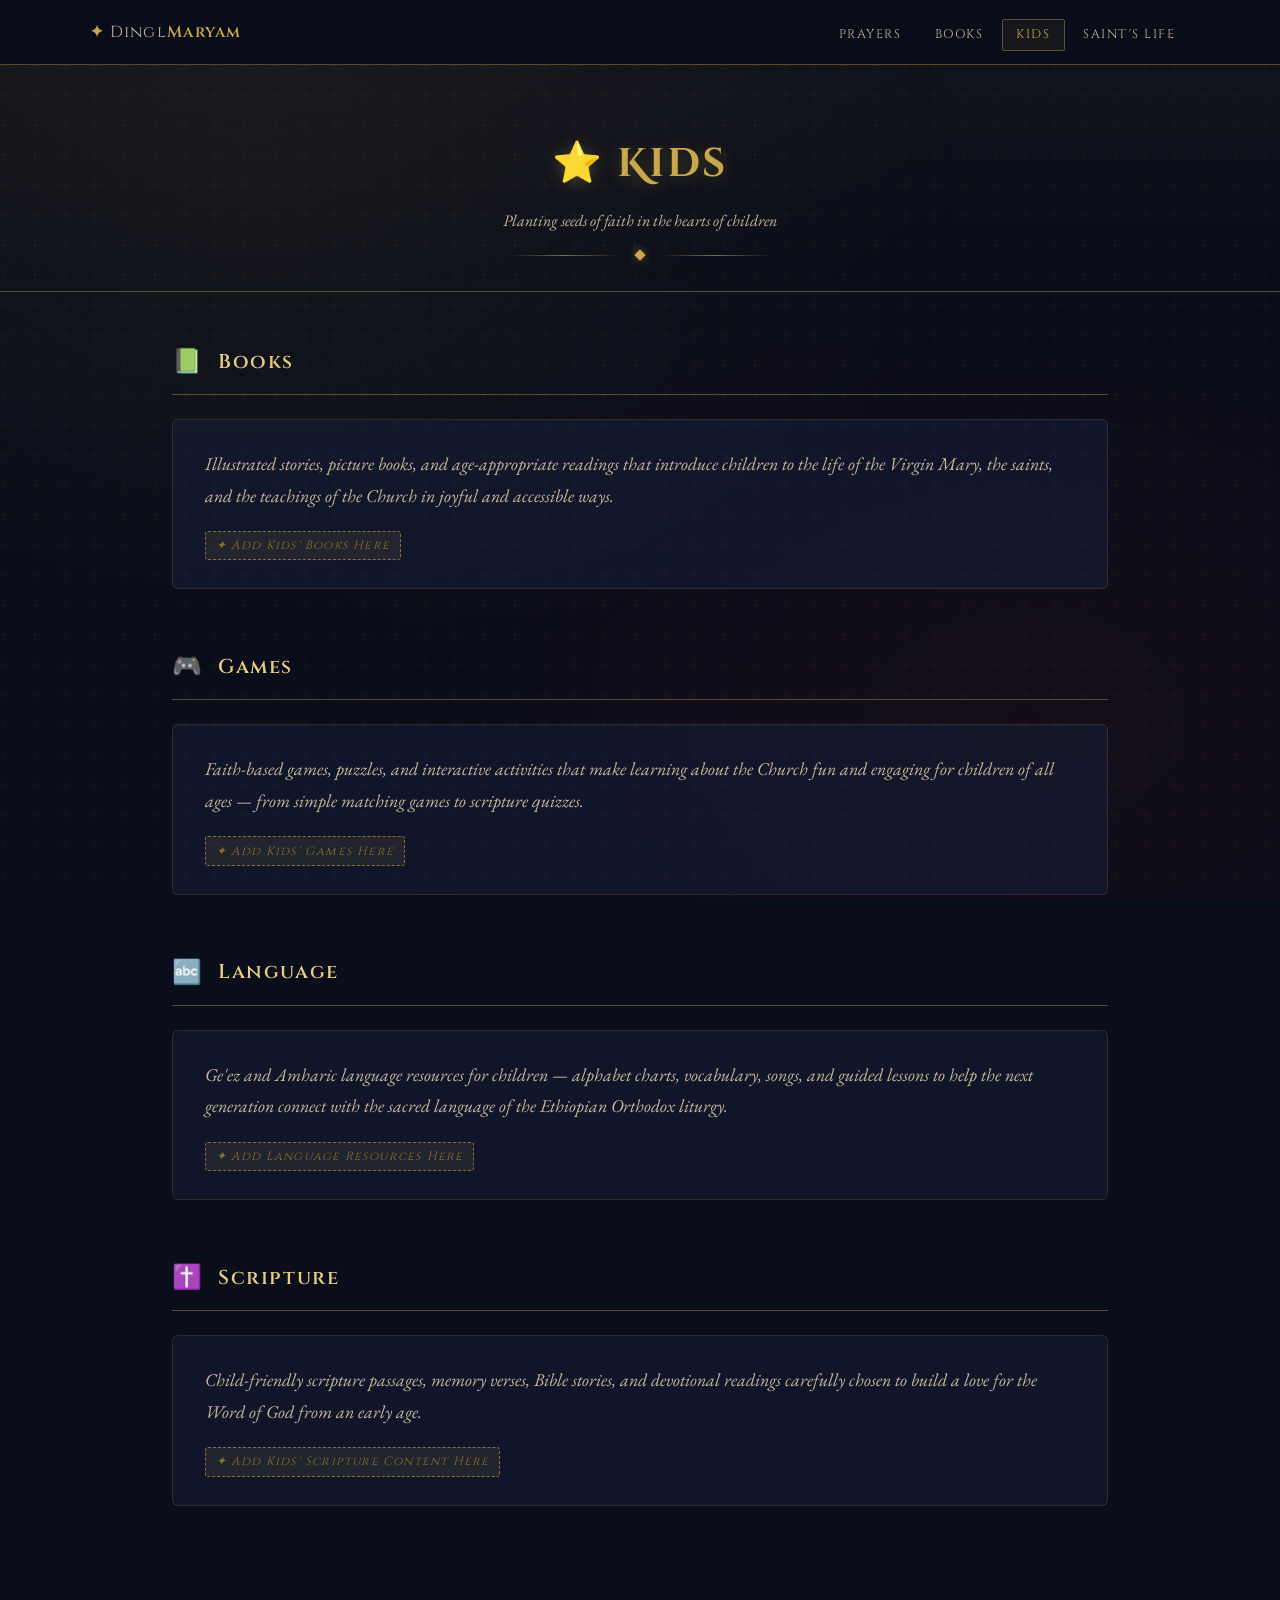
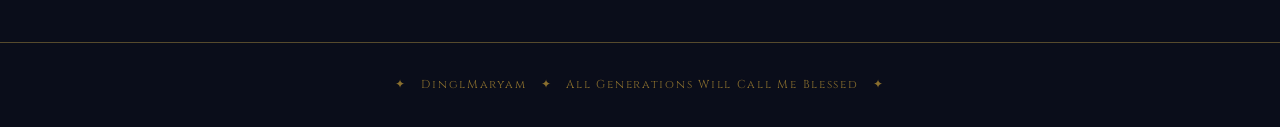
==== kids.html @ a102215e "Add files via upload" ====
<!DOCTYPE html>
<html lang="en">
<head>
  <meta charset="UTF-8" />
  <meta name="viewport" content="width=device-width, initial-scale=1.0" />
  <title>Kids — DinglMaryam</title>
  <link rel="stylesheet" href="styles.css" />
</head>
<body>

  <header>
    <nav>
      <a class="nav-brand" href="index.html">✦ <span>Dingl</span>Maryam</a>
      <ul>
        <li><a href="prayers.html">Prayers</a></li>
        <li><a href="books.html">Books</a></li>
        <li><a href="kids.html" class="active">Kids</a></li>
        <li><a href="saints-life.html">Saint's Life</a></li>
      </ul>
    </nav>
  </header>

  <div class="page-hero">
    <h1 class="page-title">⭐ Kids</h1>
    <p class="page-tagline">Planting seeds of faith in the hearts of children</p>
    <div class="ornament" style="max-width:260px; margin:1rem auto 0;">
      <div class="ornament-line"></div>
      <div class="ornament-diamond"></div>
      <div class="ornament-line"></div>
    </div>
  </div>

  <main class="page-body">

    <!-- BOOKS -->
    <div class="subsection">
      <div class="subsection-header">
        <span class="subsection-icon">📗</span>
        <h2 class="subsection-title">Books</h2>
      </div>
      <div class="subsection-content">
        <p>Illustrated stories, picture books, and age-appropriate readings that introduce children to the life of the Virgin Mary, the saints, and the teachings of the Church in joyful and accessible ways.</p>
        <span class="placeholder-tag">✦ Add Kids' Books Here</span>
      </div>
    </div>

    <!-- GAMES -->
    <div class="subsection">
      <div class="subsection-header">
        <span class="subsection-icon">🎮</span>
        <h2 class="subsection-title">Games</h2>
      </div>
      <div class="subsection-content">
        <p>Faith-based games, puzzles, and interactive activities that make learning about the Church fun and engaging for children of all ages — from simple matching games to scripture quizzes.</p>
        <span class="placeholder-tag">✦ Add Kids' Games Here</span>
      </div>
    </div>

    <!-- LANGUAGE -->
    <div class="subsection">
      <div class="subsection-header">
        <span class="subsection-icon">🔤</span>
        <h2 class="subsection-title">Language</h2>
      </div>
      <div class="subsection-content">
        <p>Ge'ez and Amharic language resources for children — alphabet charts, vocabulary, songs, and guided lessons to help the next generation connect with the sacred language of the Ethiopian Orthodox liturgy.</p>
        <span class="placeholder-tag">✦ Add Language Resources Here</span>
      </div>
    </div>

    <!-- SCRIPTURE -->
    <div class="subsection">
      <div class="subsection-header">
        <span class="subsection-icon">✝️</span>
        <h2 class="subsection-title">Scripture</h2>
      </div>
      <div class="subsection-content">
        <p>Child-friendly scripture passages, memory verses, Bible stories, and devotional readings carefully chosen to build a love for the Word of God from an early age.</p>
        <span class="placeholder-tag">✦ Add Kids' Scripture Content Here</span>
      </div>
    </div>

  </main>

  <footer>
    <p>✦ &nbsp; DinglMaryam &nbsp; ✦ &nbsp; All Generations Will Call Me Blessed &nbsp; ✦</p>
  </footer>

</body>
</html>
---- styles.css ----
@import url('https://fonts.googleapis.com/css2?family=Cinzel+Decorative:wght@400;700&family=Cinzel:wght@400;600;700&family=EB+Garamond:ital,wght@0,400;0,500;1,400;1,500&display=swap');

:root {
  --navy: #0a0d1a;
  --deep-blue: #0d1530;
  --mid-blue: #1a2545;
  --gold: #c9a84c;
  --gold-light: #e8cc82;
  --gold-dim: #8a6f2e;
  --cream: #f5ead8;
  --cream-dim: #c9b89a;
  --white: #fff8f0;
  --accent-red: #8b1a1a;
  --border-gold: rgba(201,168,76,0.4);
}

* { margin: 0; padding: 0; box-sizing: border-box; }

html { scroll-behavior: smooth; }

body {
  background-color: var(--navy);
  color: var(--cream);
  font-family: 'EB Garamond', Georgia, serif;
  font-size: 18px;
  line-height: 1.75;
  min-height: 100vh;
}

/* ─── BACKGROUND TEXTURE ─── */
body::before {
  content: '';
  position: fixed;
  inset: 0;
  background:
    radial-gradient(ellipse at 20% 20%, rgba(201,168,76,0.06) 0%, transparent 50%),
    radial-gradient(ellipse at 80% 80%, rgba(139,26,26,0.08) 0%, transparent 50%),
    url("data:image/svg+xml,%3Csvg width='60' height='60' viewBox='0 0 60 60' xmlns='http://www.w3.org/2000/svg'%3E%3Cg fill='none' fill-rule='evenodd'%3E%3Cg fill='%23c9a84c' fill-opacity='0.03'%3E%3Cpath d='M36 34v-4h-2v4h-4v2h4v4h2v-4h4v-2h-4zm0-30V0h-2v4h-4v2h4v4h2V6h4V4h-4zM6 34v-4H4v4H0v2h4v4h2v-4h4v-2H6zM6 4V0H4v4H0v2h4v4h2V6h4V4H6z'/%3E%3C/g%3E%3C/g%3E%3C/svg%3E");
  pointer-events: none;
  z-index: 0;
}

/* ─── HEADER / NAV ─── */
header {
  position: sticky;
  top: 0;
  z-index: 100;
  background: rgba(10,13,26,0.95);
  backdrop-filter: blur(12px);
  border-bottom: 1px solid var(--border-gold);
  padding: 0 2rem;
}

nav {
  max-width: 1100px;
  margin: 0 auto;
  display: flex;
  align-items: center;
  justify-content: space-between;
  height: 64px;
}

.nav-brand {
  font-family: 'Cinzel', serif;
  font-size: 1rem;
  font-weight: 600;
  color: var(--gold);
  text-decoration: none;
  letter-spacing: 0.08em;
}

.nav-brand span {
  color: var(--cream-dim);
  font-weight: 400;
}

nav ul {
  list-style: none;
  display: flex;
  gap: 0.25rem;
}

nav ul li a {
  font-family: 'Cinzel', serif;
  font-size: 0.78rem;
  letter-spacing: 0.12em;
  text-transform: uppercase;
  color: var(--cream-dim);
  text-decoration: none;
  padding: 0.4rem 0.85rem;
  border-radius: 2px;
  transition: color 0.2s, background 0.2s;
  border: 1px solid transparent;
}

nav ul li a:hover,
nav ul li a.active {
  color: var(--gold);
  border-color: var(--border-gold);
  background: rgba(201,168,76,0.07);
}

/* ─── HERO ─── */
.hero {
  position: relative;
  min-height: calc(100vh - 64px);
  display: flex;
  align-items: center;
  justify-content: center;
  text-align: center;
  overflow: hidden;
  z-index: 1;
}

.hero-orbs {
  position: absolute;
  inset: 0;
  pointer-events: none;
}

.hero-orbs::before {
  content: '';
  position: absolute;
  top: 10%; left: 50%;
  transform: translateX(-50%);
  width: 600px; height: 600px;
  background: radial-gradient(circle, rgba(201,168,76,0.1) 0%, transparent 70%);
  border-radius: 50%;
  animation: pulse 6s ease-in-out infinite;
}

@keyframes pulse {
  0%, 100% { opacity: 0.5; transform: translateX(-50%) scale(1); }
  50% { opacity: 1; transform: translateX(-50%) scale(1.08); }
}

.hero-content {
  position: relative;
  z-index: 2;
  max-width: 700px;
  padding: 3rem 2rem;
}

/* ─── ICON FRAME ─── */
.icon-frame {
  position: relative;
  width: 220px;
  height: 220px;
  margin: 0 auto 2.5rem;
}

.icon-frame::before,
.icon-frame::after {
  content: '';
  position: absolute;
  border: 1px solid var(--border-gold);
  border-radius: 50%;
}

.icon-frame::before {
  inset: -12px;
  animation: spin-slow 30s linear infinite;
  border-style: dashed;
  opacity: 0.4;
}

.icon-frame::after {
  inset: -22px;
  animation: spin-slow 50s linear infinite reverse;
  border-style: dotted;
  opacity: 0.25;
}

@keyframes spin-slow {
  from { transform: rotate(0deg); }
  to { transform: rotate(360deg); }
}

.icon-img {
  width: 220px;
  height: 220px;
  border-radius: 50%;
  object-fit: cover;
  border: 3px solid var(--gold);
  box-shadow:
    0 0 30px rgba(201,168,76,0.35),
    0 0 80px rgba(201,168,76,0.15),
    inset 0 0 20px rgba(0,0,0,0.5);
}

.icon-placeholder {
  width: 220px;
  height: 220px;
  border-radius: 50%;
  border: 3px solid var(--gold);
  background: var(--mid-blue);
  display: flex;
  align-items: center;
  justify-content: center;
  font-size: 5rem;
  box-shadow: 0 0 40px rgba(201,168,76,0.3);
}

/* ─── HERO TEXT ─── */
.site-title {
  font-family: 'Cinzel Decorative', serif;
  font-size: clamp(1.8rem, 5vw, 3rem);
  font-weight: 700;
  color: var(--gold);
  letter-spacing: 0.04em;
  line-height: 1.2;
  text-shadow: 0 2px 20px rgba(201,168,76,0.4);
  margin-bottom: 0.5rem;
}

.site-subtitle {
  font-family: 'Cinzel', serif;
  font-size: 0.85rem;
  letter-spacing: 0.2em;
  color: var(--cream-dim);
  text-transform: uppercase;
  margin-bottom: 2.5rem;
}

/* ─── ORNAMENTAL DIVIDER ─── */
.ornament {
  display: flex;
  align-items: center;
  gap: 1rem;
  margin: 1.5rem auto;
  max-width: 380px;
}

.ornament-line {
  flex: 1;
  height: 1px;
  background: linear-gradient(to right, transparent, var(--gold-dim), transparent);
}

.ornament-diamond {
  width: 8px; height: 8px;
  background: var(--gold);
  transform: rotate(45deg);
  flex-shrink: 0;
  box-shadow: 0 0 8px rgba(201,168,76,0.5);
}

/* ─── SCRIPTURE ─── */
.scripture-block {
  background: rgba(201,168,76,0.06);
  border: 1px solid var(--border-gold);
  border-radius: 4px;
  padding: 1.5rem 2rem;
  margin: 0 auto;
  max-width: 560px;
  position: relative;
}

.scripture-block::before,
.scripture-block::after {
  content: '✦';
  position: absolute;
  font-size: 0.6rem;
  color: var(--gold);
  opacity: 0.6;
}

.scripture-block::before { top: 0.5rem; left: 0.75rem; }
.scripture-block::after { bottom: 0.5rem; right: 0.75rem; }

.scripture-text {
  font-style: italic;
  font-size: 1.2rem;
  color: var(--cream);
  line-height: 1.7;
}

.scripture-ref {
  display: block;
  margin-top: 0.75rem;
  font-family: 'Cinzel', serif;
  font-size: 0.78rem;
  letter-spacing: 0.15em;
  color: var(--gold);
  text-align: right;
}

/* ─── NAV CARDS (landing) ─── */
.cards-section {
  position: relative;
  z-index: 1;
  max-width: 1000px;
  margin: 0 auto;
  padding: 4rem 2rem 6rem;
}

.section-heading {
  font-family: 'Cinzel', serif;
  font-size: 0.8rem;
  letter-spacing: 0.25em;
  text-transform: uppercase;
  color: var(--gold-dim);
  text-align: center;
  margin-bottom: 2.5rem;
}

.cards-grid {
  display: grid;
  grid-template-columns: repeat(auto-fit, minmax(200px, 1fr));
  gap: 1.5rem;
}

.nav-card {
  background: rgba(26,37,69,0.6);
  border: 1px solid var(--border-gold);
  border-radius: 6px;
  padding: 2rem 1.5rem;
  text-align: center;
  text-decoration: none;
  color: inherit;
  transition: transform 0.3s, box-shadow 0.3s, background 0.3s;
  display: block;
}

.nav-card:hover {
  transform: translateY(-4px);
  background: rgba(26,37,69,0.9);
  box-shadow: 0 8px 32px rgba(201,168,76,0.2);
}

.nav-card-icon {
  font-size: 2.5rem;
  display: block;
  margin-bottom: 1rem;
  filter: drop-shadow(0 2px 8px rgba(201,168,76,0.3));
}

.nav-card-title {
  font-family: 'Cinzel', serif;
  font-size: 1rem;
  font-weight: 600;
  color: var(--gold);
  letter-spacing: 0.06em;
  display: block;
  margin-bottom: 0.5rem;
}

.nav-card-desc {
  font-size: 0.85rem;
  color: var(--cream-dim);
  font-style: italic;
}

/* ─── INNER PAGES ─── */
.page-hero {
  position: relative;
  z-index: 1;
  text-align: center;
  padding: 4rem 2rem 2rem;
  border-bottom: 1px solid var(--border-gold);
  background: linear-gradient(to bottom, rgba(201,168,76,0.04), transparent);
}

.page-title {
  font-family: 'Cinzel Decorative', serif;
  font-size: clamp(1.5rem, 4vw, 2.5rem);
  color: var(--gold);
  letter-spacing: 0.06em;
  margin-bottom: 0.5rem;
  text-shadow: 0 2px 16px rgba(201,168,76,0.3);
}

.page-tagline {
  font-style: italic;
  color: var(--cream-dim);
  font-size: 1rem;
}

.page-body {
  position: relative;
  z-index: 1;
  max-width: 1000px;
  margin: 0 auto;
  padding: 3rem 2rem 5rem;
}

/* ─── SUBSECTIONS ─── */
.subsection {
  margin-bottom: 3.5rem;
}

.subsection-header {
  display: flex;
  align-items: center;
  gap: 1rem;
  margin-bottom: 1.5rem;
  padding-bottom: 0.75rem;
  border-bottom: 1px solid var(--border-gold);
}

.subsection-icon {
  font-size: 1.5rem;
  flex-shrink: 0;
}

.subsection-title {
  font-family: 'Cinzel', serif;
  font-size: 1.25rem;
  font-weight: 600;
  color: var(--gold-light);
  letter-spacing: 0.08em;
}

.subsection-content {
  background: rgba(26,37,69,0.4);
  border: 1px solid rgba(201,168,76,0.15);
  border-radius: 6px;
  padding: 1.75rem 2rem;
  color: var(--cream);
  font-style: italic;
}

.subsection-content p {
  margin-bottom: 0.75rem;
  color: var(--cream-dim);
}

.subsection-content p:last-child { margin-bottom: 0; }

.placeholder-tag {
  display: inline-block;
  background: rgba(201,168,76,0.1);
  border: 1px dashed var(--gold-dim);
  border-radius: 3px;
  padding: 0.2rem 0.6rem;
  font-family: 'Cinzel', serif;
  font-size: 0.75rem;
  color: var(--gold-dim);
  letter-spacing: 0.1em;
  margin-top: 0.5rem;
}

/* ─── FOOTER ─── */
footer {
  position: relative;
  z-index: 1;
  text-align: center;
  padding: 2rem;
  border-top: 1px solid var(--border-gold);
  font-family: 'Cinzel', serif;
  font-size: 0.72rem;
  letter-spacing: 0.15em;
  color: var(--gold-dim);
}

/* ─── MOBILE ─── */
@media (max-width: 680px) {
  nav ul { gap: 0; }
  nav ul li a { padding: 0.35rem 0.55rem; font-size: 0.7rem; }
  .nav-brand { font-size: 0.85rem; }
  .hero-content { padding: 2rem 1rem; }
  .icon-frame { width: 160px; height: 160px; }
  .icon-img, .icon-placeholder { width: 160px; height: 160px; }
  .scripture-text { font-size: 1rem; }
}
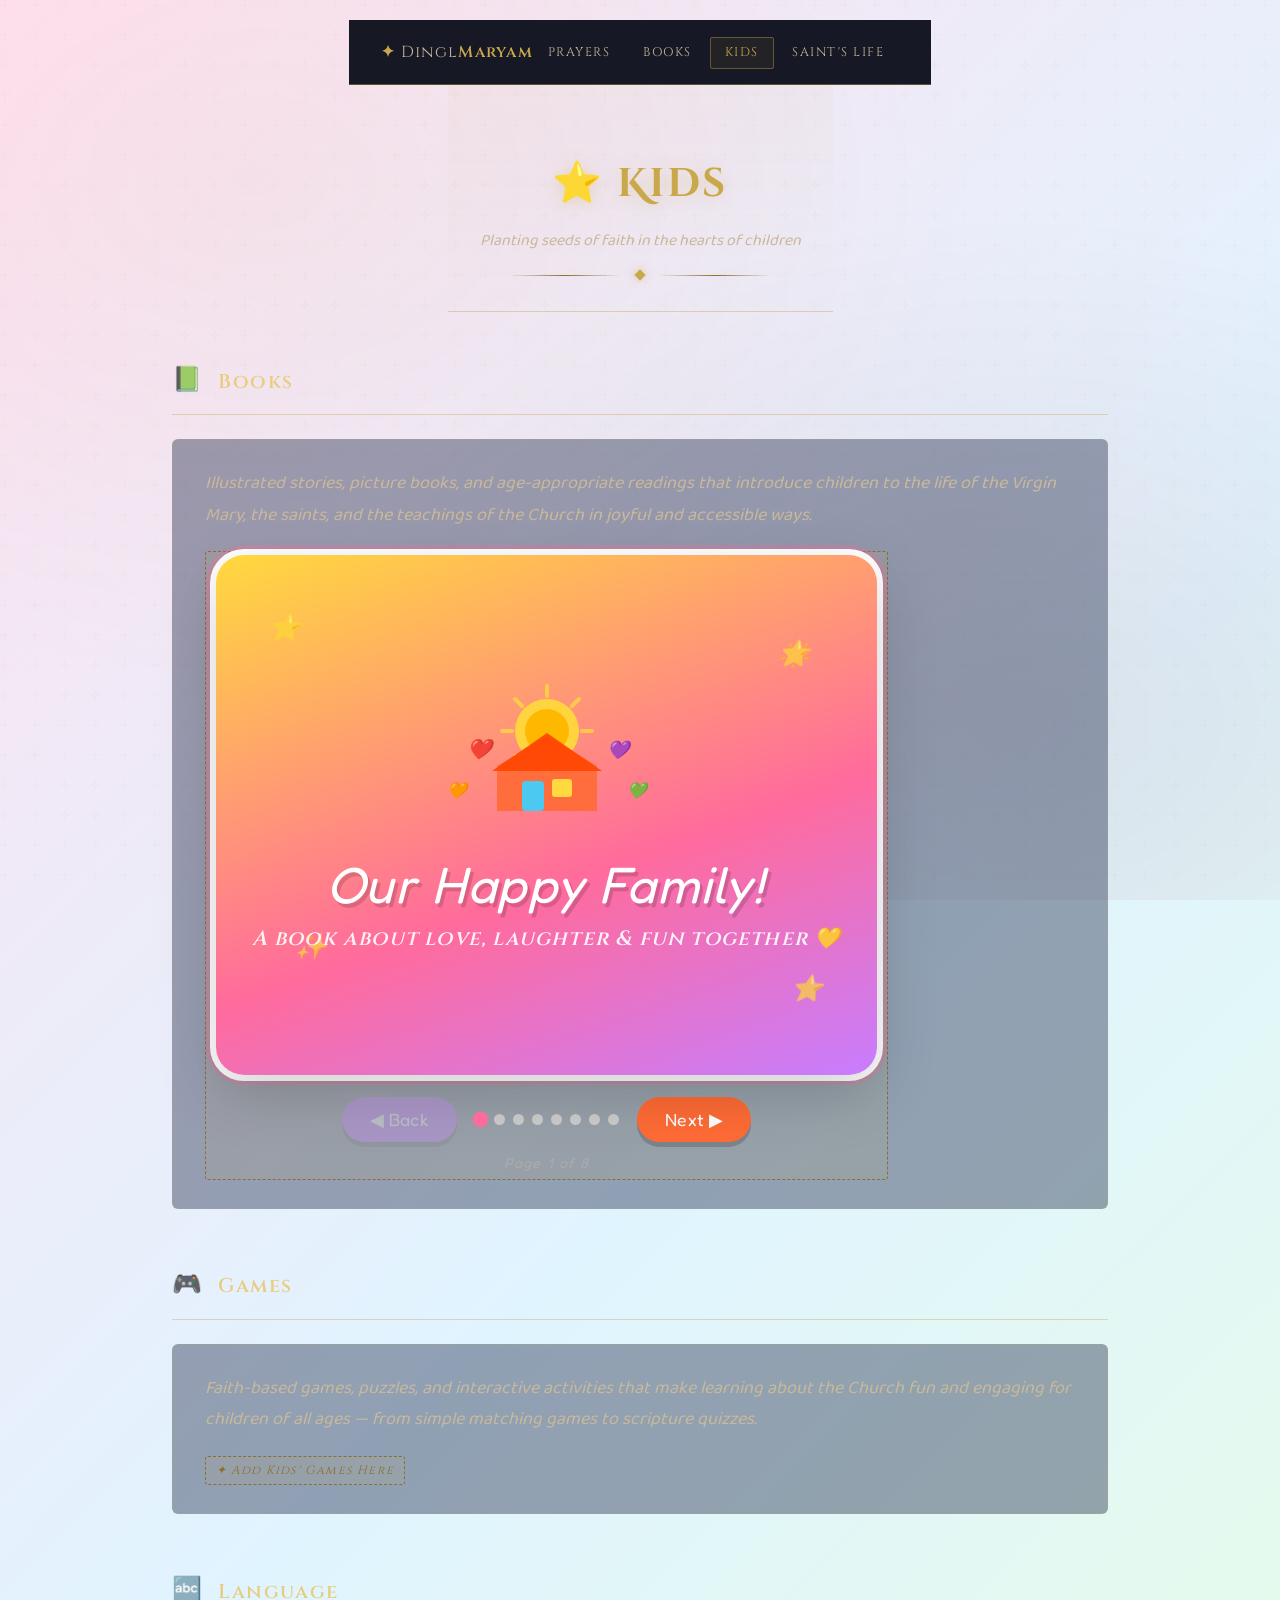
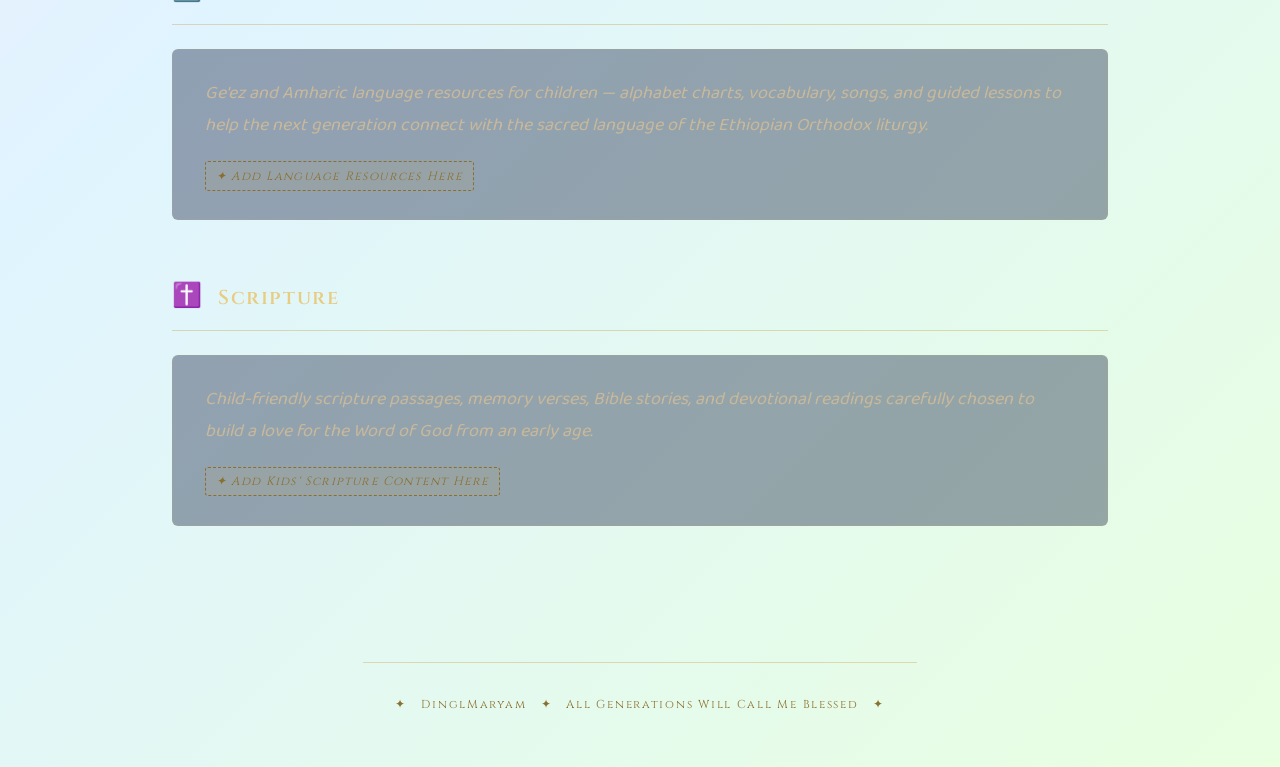
==== commit e0b86a85: "kids.html" ====
--- a/kids.html
+++ b/kids.html
@@ -40,7 +40,665 @@
       </div>
       <div class="subsection-content">
         <p>Illustrated stories, picture books, and age-appropriate readings that introduce children to the life of the Virgin Mary, the saints, and the teachings of the Church in joyful and accessible ways.</p>
-        <span class="placeholder-tag">✦ Add Kids' Books Here</span>
+        <span class="placeholder-tag"><!DOCTYPE html>
+<html lang="en">
+<head>
+<meta charset="UTF-8">
+<meta name="viewport" content="width=device-width, initial-scale=1.0">
+<title>Our Happy Family!</title>
+<link href="https://fonts.googleapis.com/css2?family=Baloo+2:wght@400;600;800&family=Fredoka+One&display=swap" rel="stylesheet">
+<style>
+  :root {
+    --yellow: #FFD93D;
+    --orange: #FF6B35;
+    --pink: #FF6B9D;
+    --purple: #C77DFF;
+    --blue: #4CC9F0;
+    --green: #6BCB77;
+    --red: #FF595E;
+    --light-yellow: #FFF5CC;
+  }
+
+  * { margin: 0; padding: 0; box-sizing: border-box; }
+
+  body {
+    background: linear-gradient(135deg, #FFE0F0 0%, #E0F4FF 50%, #E8FFE0 100%);
+    min-height: 100vh;
+    display: flex;
+    flex-direction: column;
+    align-items: center;
+    justify-content: center;
+    font-family: 'Baloo 2', cursive;
+    padding: 20px;
+    overflow-x: hidden;
+  }
+
+  .book-wrapper {
+    position: relative;
+    width: 100%;
+    max-width: 700px;
+  }
+
+  .book {
+    background: white;
+    border-radius: 28px;
+    box-shadow:
+      0 20px 60px rgba(0,0,0,0.18),
+      0 0 0 6px white,
+      0 0 0 10px rgba(255,107,157,0.3);
+    overflow: hidden;
+    position: relative;
+    min-height: 520px;
+  }
+
+  .page {
+    display: none;
+    width: 100%;
+    min-height: 520px;
+    flex-direction: column;
+    align-items: center;
+    justify-content: center;
+    padding: 30px 36px;
+    position: relative;
+    animation: pageFlip 0.4s ease;
+  }
+
+  .page.active { display: flex; }
+
+  @keyframes pageFlip {
+    from { opacity: 0; transform: scale(0.96); }
+    to { opacity: 1; transform: scale(1); }
+  }
+
+  /* ── Page backgrounds ── */
+  .page-cover   { background: linear-gradient(160deg, #FFD93D 0%, #FF6B9D 60%, #C77DFF 100%); }
+  .page-1  { background: linear-gradient(160deg, #E0F4FF 0%, #B5E8FF 100%); }
+  .page-2  { background: linear-gradient(160deg, #FFF0E0 0%, #FFD6A5 100%); }
+  .page-3  { background: linear-gradient(160deg, #E8FFE8 0%, #B5F5B5 100%); }
+  .page-4  { background: linear-gradient(160deg, #F5E0FF 0%, #DDB5FF 100%); }
+  .page-5  { background: linear-gradient(160deg, #E0F8FF 0%, #A8E6F0 100%); }
+  .page-6  { background: linear-gradient(160deg, #FFF0F5 0%, #FFB5CC 100%); }
+  .page-last{ background: linear-gradient(160deg, #FFFBE0 0%, #FFD93D 100%); }
+
+  /* ── Title text ── */
+  .title-big {
+    font-family: 'Fredoka One', cursive;
+    font-size: clamp(2rem, 7vw, 3.2rem);
+    line-height: 1.15;
+    text-align: center;
+    color: white;
+    text-shadow: 3px 4px 0 rgba(0,0,0,0.15);
+    margin-bottom: 8px;
+    z-index: 2;
+  }
+
+  .subtitle {
+    font-size: clamp(1rem, 3.5vw, 1.3rem);
+    color: rgba(255,255,255,0.9);
+    text-align: center;
+    font-weight: 600;
+    z-index: 2;
+    margin-bottom: 6px;
+  }
+
+  .page-text {
+    font-family: 'Fredoka One', cursive;
+    font-size: clamp(1.3rem, 4.5vw, 1.85rem);
+    text-align: center;
+    line-height: 1.45;
+    z-index: 2;
+    max-width: 90%;
+    margin-bottom: 12px;
+  }
+
+  .page-subtext {
+    font-size: clamp(0.95rem, 2.8vw, 1.15rem);
+    text-align: center;
+    font-weight: 600;
+    z-index: 2;
+    max-width: 85%;
+    opacity: 0.85;
+  }
+
+  .illustration { z-index: 2; margin: 14px 0; }
+
+  /* Decorative dots / stars */
+  .deco {
+    position: absolute;
+    border-radius: 50%;
+    opacity: 0.25;
+    animation: float 4s ease-in-out infinite;
+  }
+  @keyframes float {
+    0%,100% { transform: translateY(0); }
+    50% { transform: translateY(-12px); }
+  }
+
+  /* ── Navigation ── */
+  .nav {
+    display: flex;
+    align-items: center;
+    justify-content: center;
+    gap: 18px;
+    margin-top: 22px;
+  }
+
+  .btn {
+    font-family: 'Fredoka One', cursive;
+    font-size: 1.1rem;
+    border: none;
+    border-radius: 50px;
+    padding: 12px 28px;
+    cursor: pointer;
+    transition: transform 0.15s, box-shadow 0.15s;
+    box-shadow: 0 5px 0 rgba(0,0,0,0.18);
+    letter-spacing: 0.02em;
+  }
+
+  .btn:active { transform: translateY(3px); box-shadow: 0 2px 0 rgba(0,0,0,0.18); }
+  .btn:hover  { transform: translateY(-2px); box-shadow: 0 8px 0 rgba(0,0,0,0.15); }
+
+  .btn-prev { background: var(--purple); color: white; }
+  .btn-next { background: var(--orange); color: white; }
+  .btn-next:disabled, .btn-prev:disabled { opacity: 0.3; cursor: default; transform: none; }
+
+  .page-dots {
+    display: flex; gap: 8px; align-items: center;
+  }
+  .dot {
+    width: 11px; height: 11px;
+    border-radius: 50%;
+    background: #ccc;
+    transition: background 0.3s, transform 0.3s;
+    cursor: pointer;
+  }
+  .dot.active { background: var(--pink); transform: scale(1.4); }
+
+  .page-num {
+    font-family: 'Fredoka One', cursive;
+    font-size: 0.9rem;
+    color: #aaa;
+    margin-top: 8px;
+    text-align: center;
+  }
+
+  /* Stars scattered on cover */
+  .star { position: absolute; font-size: 1.6rem; animation: spin 6s linear infinite; opacity: 0.7; }
+  @keyframes spin { from{transform:rotate(0deg)} to{transform:rotate(360deg)} }
+</style>
+</head>
+<body>
+
+<div class="book-wrapper">
+  <div class="book" id="book">
+
+    <!-- ══ COVER ══ -->
+    <div class="page page-cover active" id="page-0">
+      <div class="star" style="top:10%;left:8%;animation-duration:7s">⭐</div>
+      <div class="star" style="top:15%;right:10%;animation-duration:5s">🌟</div>
+      <div class="star" style="bottom:20%;left:12%;animation-duration:9s">✨</div>
+      <div class="star" style="bottom:12%;right:8%;animation-duration:6s">⭐</div>
+
+      <svg class="illustration" width="220" height="160" viewBox="0 0 220 160">
+        <!-- Sun -->
+        <circle cx="110" cy="50" r="32" fill="#FFD93D" opacity="0.95"/>
+        <circle cx="110" cy="50" r="22" fill="#FFB800"/>
+        <!-- Sun rays -->
+        <g stroke="#FFD93D" stroke-width="4" stroke-linecap="round" opacity="0.8">
+          <line x1="110" y1="5" x2="110" y2="15"/>
+          <line x1="110" y1="85" x2="110" y2="95"/>
+          <line x1="65" y1="50" x2="75" y2="50"/>
+          <line x1="145" y1="50" x2="155" y2="50"/>
+          <line x1="78" y1="18" x2="85" y2="25"/>
+          <line x1="135" y1="75" x2="142" y2="82"/>
+          <line x1="142" y1="18" x2="135" y2="25"/>
+          <line x1="78" y1="75" x2="85" y2="82"/>
+        </g>
+        <!-- House -->
+        <polygon points="60,130 60,85 110,55 160,85 160,130" fill="#FF6B35" opacity="0.9"/>
+        <polygon points="55,90 110,52 165,90" fill="#FF4500" opacity="0.9"/>
+        <rect x="85" y="100" width="22" height="30" rx="4" fill="#4CC9F0"/>
+        <rect x="115" y="98" width="20" height="18" rx="3" fill="#FFD93D"/>
+        <!-- Hearts floating -->
+        <text x="30" y="75" font-size="20" fill="#FF6B9D">❤️</text>
+        <text x="170" y="75" font-size="18" fill="#C77DFF">💜</text>
+        <text x="10" y="115" font-size="16" fill="#FF6B35">🧡</text>
+        <text x="190" y="115" font-size="16" fill="#6BCB77">💚</text>
+      </svg>
+
+      <div class="title-big">Our Happy Family!</div>
+      <div class="subtitle">A book about love, laughter &amp; fun together 💛</div>
+    </div>
+
+    <!-- ══ PAGE 1 ══ -->
+    <div class="page page-1" id="page-1">
+      <div class="deco" style="width:80px;height:80px;background:#4CC9F0;top:-20px;right:-20px;"></div>
+      <div class="deco" style="width:50px;height:50px;background:#FF6B9D;bottom:30px;left:10px;animation-delay:1s"></div>
+
+      <div class="page-text" style="color:#1a6fa8;">A family is people who love each other! 💕</div>
+
+      <svg class="illustration" width="300" height="190" viewBox="0 0 300 190">
+        <!-- Ground -->
+        <ellipse cx="150" cy="185" rx="140" ry="12" fill="#B5E8B5" opacity="0.5"/>
+
+        <!-- Dad -->
+        <circle cx="70" cy="55" r="26" fill="#FFDAB5"/>
+        <rect x="44" y="80" width="52" height="68" rx="12" fill="#4CC9F0"/>
+        <!-- dad hair -->
+        <path d="M44 50 Q70 25 96 50" fill="#5C3A1E" opacity="0.8"/>
+        <!-- dad eyes -->
+        <circle cx="60" cy="52" r="5" fill="white"/><circle cx="60" cy="52" r="3" fill="#333"/>
+        <circle cx="80" cy="52" r="5" fill="white"/><circle cx="80" cy="52" r="3" fill="#333"/>
+        <path d="M58 66 Q70 74 82 66" stroke="#FF7043" stroke-width="3" fill="none" stroke-linecap="round"/>
+        <!-- dad arms -->
+        <line x1="44" y1="100" x2="22" y2="125" stroke="#FFDAB5" stroke-width="12" stroke-linecap="round"/>
+        <line x1="96" y1="100" x2="118" y2="125" stroke="#FFDAB5" stroke-width="12" stroke-linecap="round"/>
+
+        <!-- Mom -->
+        <circle cx="230" cy="55" r="26" fill="#FFD0C0"/>
+        <rect x="204" y="80" width="52" height="68" rx="12" fill="#FF6B9D"/>
+        <!-- mom hair -->
+        <path d="M204 45 Q230 18 256 45 L258 70 Q230 85 202 70Z" fill="#8B4513" opacity="0.75"/>
+        <!-- mom eyes -->
+        <circle cx="220" cy="52" r="5" fill="white"/><circle cx="220" cy="52" r="3" fill="#333"/>
+        <circle cx="240" cy="52" r="5" fill="white"/><circle cx="240" cy="52" r="3" fill="#333"/>
+        <path d="M218 66 Q230 74 242 66" stroke="#FF7043" stroke-width="3" fill="none" stroke-linecap="round"/>
+        <!-- mom arms -->
+        <line x1="204" y1="100" x2="182" y2="125" stroke="#FFD0C0" stroke-width="12" stroke-linecap="round"/>
+        <line x1="256" y1="100" x2="278" y2="125" stroke="#FFD0C0" stroke-width="12" stroke-linecap="round"/>
+
+        <!-- Kid in middle -->
+        <circle cx="150" cy="80" r="22" fill="#FFEAA0"/>
+        <rect x="128" y="102" width="44" height="56" rx="10" fill="#6BCB77"/>
+        <!-- kid hair -->
+        <path d="M128 70 Q150 48 172 70" fill="#4a2f0d" opacity="0.75"/>
+        <!-- kid eyes -->
+        <circle cx="141" cy="77" r="5" fill="white"/><circle cx="141" cy="77" r="3" fill="#333"/>
+        <circle cx="159" cy="77" r="5" fill="white"/><circle cx="159" cy="77" r="3" fill="#333"/>
+        <path d="M139 91 Q150 99 161 91" stroke="#FF7043" stroke-width="3" fill="none" stroke-linecap="round"/>
+        <!-- arms holding hands -->
+        <line x1="128" y1="118" x2="96" y2="130" stroke="#FFEAA0" stroke-width="10" stroke-linecap="round"/>
+        <line x1="172" y1="118" x2="182" y2="130" stroke="#FFEAA0" stroke-width="10" stroke-linecap="round"/>
+
+        <!-- Hearts -->
+        <text x="108" y="135" font-size="18" fill="#FF6B9D">❤️</text>
+        <text x="168" y="135" font-size="18" fill="#FF6B9D">❤️</text>
+      </svg>
+
+      <div class="page-subtext" style="color:#2a8fd4;">Moms, dads, brothers, sisters, grandmas, grandpas — everyone who makes you feel warm inside! 🤗</div>
+    </div>
+
+    <!-- ══ PAGE 2 ══ -->
+    <div class="page page-2" id="page-2">
+      <div class="deco" style="width:70px;height:70px;background:#FF6B35;top:-10px;left:-10px;animation-delay:0.5s"></div>
+      <div class="deco" style="width:55px;height:55px;background:#FFD93D;bottom:20px;right:10px;animation-delay:2s"></div>
+
+      <div class="page-text" style="color:#c04d00;">We play together! 🎮🎨⚽</div>
+
+      <svg class="illustration" width="300" height="195" viewBox="0 0 300 195">
+        <!-- Ground -->
+        <ellipse cx="150" cy="190" rx="145" ry="12" fill="#90EE90" opacity="0.5"/>
+
+        <!-- Ball -->
+        <circle cx="150" cy="155" r="22" fill="white" stroke="#333" stroke-width="2"/>
+        <path d="M138 145 Q150 138 162 145 Q168 155 162 165 Q150 172 138 165 Q132 155 138 145" fill="#333" opacity="0.15"/>
+
+        <!-- Child 1 kicking -->
+        <circle cx="75" cy="80" r="24" fill="#FFEAA0"/>
+        <rect x="54" y="103" width="42" height="55" rx="10" fill="#FF6B35"/>
+        <path d="M53 75 Q75 50 97 75" fill="#5C3A1E" opacity="0.7"/>
+        <circle cx="66" cy="77" r="5" fill="white"/><circle cx="66" cy="77" r="3" fill="#222"/>
+        <circle cx="84" cy="77" r="5" fill="white"/><circle cx="84" cy="77" r="3" fill="#222"/>
+        <path d="M64 91 Q75 99 86 91" stroke="#FF7043" stroke-width="3" fill="none" stroke-linecap="round"/>
+        <!-- leg kicking -->
+        <line x1="54" y1="145" x2="32" y2="170" stroke="#FFEAA0" stroke-width="11" stroke-linecap="round"/>
+        <line x1="96" y1="145" x2="118" y2="160" stroke="#FFEAA0" stroke-width="11" stroke-linecap="round"/>
+        <!-- arm up -->
+        <line x1="54" y1="115" x2="30" y2="100" stroke="#FFEAA0" stroke-width="11" stroke-linecap="round"/>
+        <line x1="96" y1="115" x2="120" y2="100" stroke="#FFEAA0" stroke-width="11" stroke-linecap="round"/>
+
+        <!-- Child 2 -->
+        <circle cx="225" cy="80" r="24" fill="#FFD0C0"/>
+        <rect x="204" y="103" width="42" height="55" rx="10" fill="#C77DFF"/>
+        <path d="M204 70 Q225 44 246 70 L248 90 Q225 105 202 90Z" fill="#8B4513" opacity="0.7"/>
+        <circle cx="216" cy="77" r="5" fill="white"/><circle cx="216" cy="77" r="3" fill="#222"/>
+        <circle cx="234" cy="77" r="5" fill="white"/><circle cx="234" cy="77" r="3" fill="#222"/>
+        <path d="M214 91 Q225 99 236 91" stroke="#FF7043" stroke-width="3" fill="none" stroke-linecap="round"/>
+        <line x1="204" y1="145" x2="182" y2="168" stroke="#FFD0C0" stroke-width="11" stroke-linecap="round"/>
+        <line x1="246" y1="145" x2="268" y2="162" stroke="#FFD0C0" stroke-width="11" stroke-linecap="round"/>
+        <line x1="204" y1="115" x2="178" y2="100" stroke="#FFD0C0" stroke-width="11" stroke-linecap="round"/>
+        <line x1="246" y1="115" x2="272" y2="100" stroke="#FFD0C0" stroke-width="11" stroke-linecap="round"/>
+
+        <!-- Stars of joy -->
+        <text x="10" y="60" font-size="22">⭐</text>
+        <text x="268" y="55" font-size="20">🌟</text>
+        <text x="135" y="30" font-size="18">✨</text>
+      </svg>
+
+      <div class="page-subtext" style="color:#b34000;">Playing games with family is so much fun! Tag, soccer, board games — let's play ALL day! 😄</div>
+    </div>
+
+    <!-- ══ PAGE 3 ══ -->
+    <div class="page page-3" id="page-3">
+      <div class="deco" style="width:65px;height:65px;background:#6BCB77;top:-10px;right:30px;animation-delay:0.8s"></div>
+      <div class="deco" style="width:45px;height:45px;background:#FF6B9D;bottom:25px;left:20px;animation-delay:1.5s"></div>
+
+      <div class="page-text" style="color:#1a7a2a;">We eat together! 🍕🥗🍰</div>
+
+      <svg class="illustration" width="300" height="195" viewBox="0 0 300 195">
+        <!-- Table -->
+        <rect x="40" y="130" width="220" height="18" rx="9" fill="#8B6914"/>
+        <rect x="55" y="148" width="14" height="40" rx="6" fill="#6B4F10"/>
+        <rect x="231" y="148" width="14" height="40" rx="6" fill="#6B4F10"/>
+
+        <!-- Plates & food -->
+        <ellipse cx="100" cy="128" rx="32" ry="10" fill="#f0f0f0" stroke="#ddd" stroke-width="2"/>
+        <!-- pizza slice -->
+        <polygon points="100,105 80,128 120,128" fill="#FF6B35"/>
+        <circle cx="92" cy="120" r="3" fill="#c0392b"/>
+        <circle cx="105" cy="116" r="3" fill="#c0392b"/>
+        <circle cx="100" cy="124" r="2.5" fill="#27ae60"/>
+
+        <ellipse cx="200" cy="128" rx="32" ry="10" fill="#f0f0f0" stroke="#ddd" stroke-width="2"/>
+        <!-- cake slice -->
+        <rect x="182" y="108" width="36" height="20" rx="4" fill="#FF6B9D"/>
+        <rect x="182" y="105" width="36" height="6" rx="3" fill="#FFD93D"/>
+        <circle cx="200" cy="100" r="4" fill="#FF6B35"/>
+        <rect x="199" y="92" width="2" height="10" fill="#FF6B9D"/>
+
+        <!-- Cup -->
+        <rect x="143" y="108" width="14" height="22" rx="5" fill="#4CC9F0"/>
+        <ellipse cx="150" cy="108" rx="7" ry="3" fill="#87DDFF"/>
+
+        <!-- Family members at table -->
+        <!-- Dad left -->
+        <circle cx="62" cy="85" r="20" fill="#FFDAB5"/>
+        <path d="M43 80 Q62 58 81 80" fill="#5C3A1E" opacity="0.7"/>
+        <circle cx="54" cy="83" r="4" fill="white"/><circle cx="54" cy="83" r="2.5" fill="#222"/>
+        <circle cx="70" cy="83" r="4" fill="white"/><circle cx="70" cy="83" r="2.5" fill="#222"/>
+        <path d="M52 95 Q62 102 72 95" stroke="#FF7043" stroke-width="2.5" fill="none" stroke-linecap="round"/>
+        <line x1="42" y1="104" x2="30" y2="122" stroke="#FFDAB5" stroke-width="9" stroke-linecap="round"/>
+        <line x1="82" y1="104" x2="94" y2="122" stroke="#FFDAB5" stroke-width="9" stroke-linecap="round"/>
+
+        <!-- Mom right -->
+        <circle cx="238" cy="85" r="20" fill="#FFD0C0"/>
+        <path d="M218 75 Q238 50 258 75 L260 93 Q238 107 216 93Z" fill="#8B4513" opacity="0.7"/>
+        <circle cx="230" cy="83" r="4" fill="white"/><circle cx="230" cy="83" r="2.5" fill="#222"/>
+        <circle cx="246" cy="83" r="4" fill="white"/><circle cx="246" cy="83" r="2.5" fill="#222"/>
+        <path d="M228 95 Q238 102 248 95" stroke="#FF7043" stroke-width="2.5" fill="none" stroke-linecap="round"/>
+        <line x1="218" y1="104" x2="206" y2="122" stroke="#FFD0C0" stroke-width="9" stroke-linecap="round"/>
+        <line x1="258" y1="104" x2="270" y2="122" stroke="#FFD0C0" stroke-width="9" stroke-linecap="round"/>
+
+        <!-- Kid middle -->
+        <circle cx="150" cy="78" r="18" fill="#FFEAA0"/>
+        <path d="M133 72 Q150 52 167 72" fill="#4a2f0d" opacity="0.7"/>
+        <circle cx="143" cy="76" r="4" fill="white"/><circle cx="143" cy="76" r="2.5" fill="#222"/>
+        <circle cx="157" cy="76" r="4" fill="white"/><circle cx="157" cy="76" r="2.5" fill="#222"/>
+        <path d="M141 88 Q150 95 159 88" stroke="#FF7043" stroke-width="2.5" fill="none" stroke-linecap="round"/>
+      </svg>
+
+      <div class="page-subtext" style="color:#1a7a2a;">Yummy food tastes even better when you share it with family! "More pizza, please!" 🍕😋</div>
+    </div>
+
+    <!-- ══ PAGE 4 ══ -->
+    <div class="page page-4" id="page-4">
+      <div class="deco" style="width:75px;height:75px;background:#C77DFF;top:0;left:-15px;animation-delay:0.3s"></div>
+      <div class="deco" style="width:50px;height:50px;background:#4CC9F0;bottom:15px;right:-10px;animation-delay:2s"></div>
+
+      <div class="page-text" style="color:#6a00b5;">We read together! 📚✨</div>
+
+      <svg class="illustration" width="290" height="195" viewBox="0 0 290 195">
+        <!-- Cozy sofa -->
+        <rect x="20" y="130" width="250" height="50" rx="18" fill="#9B59B6"/>
+        <rect x="20" y="115" width="20" height="65" rx="10" fill="#8E44AD"/>
+        <rect x="250" y="115" width="20" height="65" rx="10" fill="#8E44AD"/>
+        <rect x="20" y="118" width="250" height="22" rx="11" fill="#B87FD8"/>
+
+        <!-- Open book -->
+        <rect x="108" y="108" width="74" height="48" rx="5" fill="white" stroke="#C77DFF" stroke-width="2"/>
+        <line x1="145" y1="108" x2="145" y2="156" stroke="#C77DFF" stroke-width="2"/>
+        <!-- book lines -->
+        <line x1="116" y1="120" x2="138" y2="120" stroke="#ddd" stroke-width="2"/>
+        <line x1="116" y1="128" x2="138" y2="128" stroke="#ddd" stroke-width="2"/>
+        <line x1="116" y1="136" x2="138" y2="136" stroke="#ddd" stroke-width="2"/>
+        <line x1="116" y1="144" x2="138" y2="144" stroke="#ddd" stroke-width="2"/>
+        <line x1="152" y1="120" x2="174" y2="120" stroke="#ddd" stroke-width="2"/>
+        <line x1="152" y1="128" x2="174" y2="128" stroke="#ddd" stroke-width="2"/>
+        <line x1="152" y1="136" x2="174" y2="136" stroke="#ddd" stroke-width="2"/>
+
+        <!-- Parent reading -->
+        <circle cx="90" cy="80" r="26" fill="#FFD0C0"/>
+        <path d="M64 72 Q90 44 116 72 L118 92 Q90 108 62 92Z" fill="#8B4513" opacity="0.7"/>
+        <circle cx="80" cy="77" r="5.5" fill="white"/><circle cx="80" cy="77" r="3" fill="#222"/>
+        <circle cx="100" cy="77" r="5.5" fill="white"/><circle cx="100" cy="77" r="3" fill="#222"/>
+        <path d="M78 92 Q90 100 102 92" stroke="#FF7043" stroke-width="3" fill="none" stroke-linecap="round"/>
+        <rect x="64" y="105" width="52" height="60" rx="12" fill="#FF6B9D"/>
+        <line x1="64" y1="118" x2="44" y2="140" stroke="#FFD0C0" stroke-width="12" stroke-linecap="round"/>
+        <line x1="116" y1="118" x2="136" y2="108" stroke="#FFD0C0" stroke-width="12" stroke-linecap="round"/>
+
+        <!-- Kid snuggled -->
+        <circle cx="198" cy="88" r="22" fill="#FFEAA0"/>
+        <path d="M178 80 Q198 58 218 80" fill="#4a2f0d" opacity="0.7"/>
+        <circle cx="190" cy="85" r="5" fill="white"/><circle cx="190" cy="85" r="3" fill="#222"/>
+        <circle cx="206" cy="85" r="5" fill="white"/><circle cx="206" cy="85" r="3" fill="#222"/>
+        <path d="M188 99 Q198 107 208 99" stroke="#FF7043" stroke-width="3" fill="none" stroke-linecap="round"/>
+        <rect x="176" y="110" width="44" height="55" rx="10" fill="#4CC9F0"/>
+        <line x1="176" y1="125" x2="152" y2="118" stroke="#FFEAA0" stroke-width="11" stroke-linecap="round"/>
+        <line x1="220" y1="125" x2="242" y2="140" stroke="#FFEAA0" stroke-width="11" stroke-linecap="round"/>
+
+        <!-- Stars -->
+        <text x="20" y="50" font-size="20">⭐</text>
+        <text x="255" y="45" font-size="18">🌟</text>
+        <text x="138" y="95" font-size="16">💜</text>
+      </svg>
+
+      <div class="page-subtext" style="color:#7a00d4;">Snuggled up close, reading a story — it's the coziest feeling in the world! 💜📖</div>
+    </div>
+
+    <!-- ══ PAGE 5 ══ -->
+    <div class="page page-5" id="page-5">
+      <div class="deco" style="width:80px;height:80px;background:#4CC9F0;top:-20px;right:-20px;animation-delay:1s"></div>
+      <div class="deco" style="width:55px;height:55px;background:#6BCB77;bottom:10px;left:5px;animation-delay:0.5s"></div>
+
+      <div class="page-text" style="color:#006494;">We go on adventures! 🌳🏖️⛺</div>
+
+      <svg class="illustration" width="310" height="195" viewBox="0 0 310 195">
+        <!-- Sky -->
+        <rect x="0" y="0" width="310" height="130" rx="12" fill="#87CEEB" opacity="0.45"/>
+        <!-- Clouds -->
+        <ellipse cx="60" cy="30" rx="38" ry="18" fill="white" opacity="0.85"/>
+        <ellipse cx="82" cy="22" rx="24" ry="16" fill="white" opacity="0.85"/>
+        <ellipse cx="250" cy="25" rx="35" ry="15" fill="white" opacity="0.85"/>
+        <ellipse cx="270" cy="18" rx="22" ry="14" fill="white" opacity="0.85"/>
+
+        <!-- Mountains -->
+        <polygon points="0,130 60,55 120,130" fill="#5B8A5B" opacity="0.7"/>
+        <polygon points="80,130 155,45 230,130" fill="#4a7a4a" opacity="0.8"/>
+        <polygon points="180,130 255,60 310,130" fill="#5B8A5B" opacity="0.7"/>
+        <!-- Snow tops -->
+        <polygon points="155,45 143,70 167,70" fill="white" opacity="0.8"/>
+
+        <!-- Ground -->
+        <rect x="0" y="130" width="310" height="65" fill="#90EE90" opacity="0.7"/>
+
+        <!-- Tent -->
+        <polygon points="15,190 60,110 105,190" fill="#FF6B35"/>
+        <polygon points="35,190 60,130 85,190" fill="#FFD93D"/>
+
+        <!-- Tree -->
+        <rect x="240" y="130" width="10" height="40" fill="#8B4513"/>
+        <polygon points="245,80 220,135 270,135" fill="#2E8B22"/>
+        <polygon points="245,65 224,118 266,118" fill="#3CB328"/>
+
+        <!-- Family walking -->
+        <!-- Dad -->
+        <circle cx="150" cy="108" r="20" fill="#FFDAB5"/>
+        <rect x="130" y="128" width="40" height="45" rx="9" fill="#4CC9F0"/>
+        <path d="M130 102 Q150 82 170 102" fill="#5C3A1E" opacity="0.7"/>
+        <circle cx="141" cy="105" r="4.5" fill="white"/><circle cx="141" cy="105" r="3" fill="#222"/>
+        <circle cx="159" cy="105" r="4.5" fill="white"/><circle cx="159" cy="105" r="3" fill="#222"/>
+        <path d="M139 118 Q150 125 161 118" stroke="#FF7043" stroke-width="2.5" fill="none" stroke-linecap="round"/>
+        <line x1="130" y1="140" x2="112" y2="158" stroke="#FFDAB5" stroke-width="10" stroke-linecap="round"/>
+        <line x1="170" y1="140" x2="188" y2="158" stroke="#FFDAB5" stroke-width="10" stroke-linecap="round"/>
+
+        <!-- Kid holding hand -->
+        <circle cx="200" cy="120" r="17" fill="#FFEAA0"/>
+        <rect x="183" y="136" width="34" height="38" rx="8" fill="#FF6B9D"/>
+        <path d="M183 115 Q200 96 217 115" fill="#4a2f0d" opacity="0.7"/>
+        <circle cx="193" cy="118" r="4" fill="white"/><circle cx="193" cy="118" r="2.5" fill="#222"/>
+        <circle cx="207" cy="118" r="4" fill="white"/><circle cx="207" cy="118" r="2.5" fill="#222"/>
+        <path d="M191 129 Q200 136 209 129" stroke="#FF7043" stroke-width="2.5" fill="none" stroke-linecap="round"/>
+        <!-- hands joined -->
+        <line x1="183" y1="148" x2="170" y2="155" stroke="#FFEAA0" stroke-width="9" stroke-linecap="round"/>
+        <line x1="217" y1="148" x2="232" y2="163" stroke="#FFEAA0" stroke-width="9" stroke-linecap="round"/>
+
+        <!-- sun top right -->
+        <circle cx="290" cy="25" r="22" fill="#FFD93D" opacity="0.95"/>
+      </svg>
+
+      <div class="page-subtext" style="color:#005b7a;">Family adventures are the BEST! Hiking, beach trips, camping — every trip is a new memory! 🌍✨</div>
+    </div>
+
+    <!-- ══ PAGE 6 ══ -->
+    <div class="page page-6" id="page-6">
+      <div class="deco" style="width:70px;height:70px;background:#FF6B9D;top:-10px;left:20px;animation-delay:0.7s"></div>
+      <div class="deco" style="width:55px;height:55px;background:#FFD93D;bottom:20px;right:15px;animation-delay:1.3s"></div>
+
+      <div class="page-text" style="color:#b5004a;">We laugh and dance! 🎵💃🕺</div>
+
+      <svg class="illustration" width="300" height="200" viewBox="0 0 300 200">
+        <!-- Music notes floating -->
+        <text x="15" y="55" font-size="28" fill="#FF6B9D" opacity="0.7">🎵</text>
+        <text x="255" y="45" font-size="24" fill="#C77DFF" opacity="0.7">🎶</text>
+        <text x="135" y="30" font-size="20" fill="#FFD93D" opacity="0.8">♪</text>
+        <text x="50" y="30" font-size="18" fill="#4CC9F0" opacity="0.7">♫</text>
+        <text x="220" y="30" font-size="18" fill="#6BCB77" opacity="0.7">♪</text>
+
+        <!-- Ground line -->
+        <ellipse cx="150" cy="194" rx="140" ry="10" fill="#FFB5CC" opacity="0.4"/>
+
+        <!-- Dancing person 1 -->
+        <circle cx="80" cy="68" r="25" fill="#FFDAB5"/>
+        <path d="M55 60 Q80 36 105 60" fill="#5C3A1E" opacity="0.7"/>
+        <circle cx="70" cy="65" r="5" fill="white"/><circle cx="70" cy="65" r="3" fill="#222"/>
+        <circle cx="90" cy="65" r="5" fill="white"/><circle cx="90" cy="65" r="3" fill="#222"/>
+        <path d="M68 80 Q80 89 92 80" stroke="#FF7043" stroke-width="3" fill="none" stroke-linecap="round"/>
+        <rect x="58" y="92" width="44" height="58" rx="11" fill="#FF6B35"/>
+        <!-- dancing arms up -->
+        <line x1="58" y1="108" x2="28" y2="82" stroke="#FFDAB5" stroke-width="12" stroke-linecap="round"/>
+        <line x1="102" y1="108" x2="132" y2="82" stroke="#FFDAB5" stroke-width="12" stroke-linecap="round"/>
+        <!-- dancing legs -->
+        <line x1="65" y1="150" x2="48" y2="182" stroke="#FFDAB5" stroke-width="12" stroke-linecap="round"/>
+        <line x1="95" y1="150" x2="115" y2="178" stroke="#FFDAB5" stroke-width="12" stroke-linecap="round"/>
+
+        <!-- Dancing person 2 (kid) -->
+        <circle cx="155" cy="80" r="21" fill="#FFEAA0"/>
+        <path d="M135 73 Q155 52 175 73" fill="#4a2f0d" opacity="0.7"/>
+        <circle cx="146" cy="77" r="4.5" fill="white"/><circle cx="146" cy="77" r="3" fill="#222"/>
+        <circle cx="164" cy="77" r="4.5" fill="white"/><circle cx="164" cy="77" r="3" fill="#222"/>
+        <path d="M144 91 Q155 99 166 91" stroke="#FF7043" stroke-width="2.5" fill="none" stroke-linecap="round"/>
+        <rect x="135" y="100" width="40" height="52" rx="10" fill="#C77DFF"/>
+        <line x1="135" y1="114" x2="110" y2="95" stroke="#FFEAA0" stroke-width="11" stroke-linecap="round"/>
+        <line x1="175" y1="114" x2="200" y2="95" stroke="#FFEAA0" stroke-width="11" stroke-linecap="round"/>
+        <line x1="143" y1="152" x2="130" y2="180" stroke="#FFEAA0" stroke-width="11" stroke-linecap="round"/>
+        <line x1="167" y1="152" x2="183" y2="178" stroke="#FFEAA0" stroke-width="11" stroke-linecap="round"/>
+
+        <!-- Dancing person 3 -->
+        <circle cx="230" cy="68" r="23" fill="#FFD0C0"/>
+        <path d="M207 60 Q230 36 253 60 L255 78 Q230 93 205 78Z" fill="#8B4513" opacity="0.7"/>
+        <circle cx="221" cy="65" r="5" fill="white"/><circle cx="221" cy="65" r="3" fill="#222"/>
+        <circle cx="239" cy="65" r="5" fill="white"/><circle cx="239" cy="65" r="3" fill="#222"/>
+        <path d="M219 80 Q230 88 241 80" stroke="#FF7043" stroke-width="3" fill="none" stroke-linecap="round"/>
+        <rect x="208" y="90" width="44" height="58" rx="11" fill="#6BCB77"/>
+        <line x1="208" y1="106" x2="180" y2="90" stroke="#FFD0C0" stroke-width="12" stroke-linecap="round"/>
+        <line x1="252" y1="106" x2="278" y2="85" stroke="#FFD0C0" stroke-width="12" stroke-linecap="round"/>
+        <line x1="215" y1="148" x2="200" y2="180" stroke="#FFD0C0" stroke-width="12" stroke-linecap="round"/>
+        <line x1="245" y1="148" x2="260" y2="178" stroke="#FFD0C0" stroke-width="12" stroke-linecap="round"/>
+      </svg>
+
+      <div class="page-subtext" style="color:#8a003a;">Turn up the music and DANCE! Laughing together fills the whole house with sunshine! ☀️😂</div>
+    </div>
+
+    <!-- ══ PAGE 7 ══ -->
+    <div class="page page-last" id="page-7">
+      <div class="star" style="top:8%;left:6%;animation-duration:8s;font-size:2rem">⭐</div>
+      <div class="star" style="top:12%;right:8%;animation-duration:5s;font-size:1.8rem">🌟</div>
+      <div class="star" style="bottom:22%;left:10%;animation-duration:7s;font-size:1.6rem">✨</div>
+      <div class="star" style="bottom:18%;right:6%;animation-duration:6s;font-size:2rem">⭐</div>
+
+      <svg class="illustration" width="250" height="175" viewBox="0 0 250 175">
+        <!-- Big heart -->
+        <path d="M125,155 C125,155 20,95 20,55 C20,30 42,12 68,20 C90,27 110,48 125,65 C140,48 160,27 182,20 C208,12 230,30 230,55 C230,95 125,155 125,155Z" fill="#FF6B9D" opacity="0.9"/>
+        <path d="M125,140 C125,140 38,88 38,53 C38,35 55,22 75,28 C95,35 113,53 125,68 C137,53 155,35 175,28 C195,22 212,35 212,53 C212,88 125,140 125,140Z" fill="#FF9DC0" opacity="0.6"/>
+
+        <!-- Family faces inside heart -->
+        <!-- Dad -->
+        <circle cx="90" cy="68" r="18" fill="#FFDAB5"/>
+        <circle cx="83" cy="65" r="3.5" fill="#222"/>
+        <circle cx="97" cy="65" r="3.5" fill="#222"/>
+        <path d="M82 77 Q90 84 98 77" stroke="#FF7043" stroke-width="2.5" fill="none" stroke-linecap="round"/>
+
+        <!-- Mom -->
+        <circle cx="160" cy="68" r="18" fill="#FFD0C0"/>
+        <path d="M142 62 Q160 44 178 62 L180 76 Q160 88 140 76Z" fill="#8B4513" opacity="0.6" transform="scale(0.85) translate(22,12)"/>
+        <circle cx="153" cy="65" r="3.5" fill="#222"/>
+        <circle cx="167" cy="65" r="3.5" fill="#222"/>
+        <path d="M152 77 Q160 84 168 77" stroke="#FF7043" stroke-width="2.5" fill="none" stroke-linecap="round"/>
+
+        <!-- Kid center -->
+        <circle cx="125" cy="95" r="17" fill="#FFEAA0"/>
+        <circle cx="118" cy="92" r="3" fill="#222"/>
+        <circle cx="132" cy="92" r="3" fill="#222"/>
+        <path d="M116 104 Q125 111 134 104" stroke="#FF7043" stroke-width="2.5" fill="none" stroke-linecap="round"/>
+      </svg>
+
+      <div class="page-text" style="color:#b34a00; margin-top:8px;">Family is the BEST thing ever! ❤️</div>
+      <div class="page-subtext" style="color:#8a3a00; font-size:1.05rem;">No matter where you go or what you do — family will always be right there, loving you! 🏠💛</div>
+      <div style="margin-top:14px; font-family:'Fredoka One',cursive; font-size:1.2rem; color:#e06000;">
+        THE END 🌈
+      </div>
+    </div>
+
+  </div><!-- /book -->
+
+  <!-- Navigation -->
+  <div class="nav">
+    <button class="btn btn-prev" id="btnPrev" onclick="changePage(-1)" disabled>◀ Back</button>
+    <div class="page-dots" id="dots"></div>
+    <button class="btn btn-next" id="btnNext" onclick="changePage(1)">Next ▶</button>
+  </div>
+  <div class="page-num" id="pageNum">Page 1 of 8</div>
+</div>
+
+<script>
+  const totalPages = 8;
+  let current = 0;
+
+  // Build dots
+  const dotsEl = document.getElementById('dots');
+  for (let i = 0; i < totalPages; i++) {
+    const d = document.createElement('div');
+    d.className = 'dot' + (i === 0 ? ' active' : '');
+    d.onclick = () => goTo(i);
+    dotsEl.appendChild(d);
+  }
+
+  function goTo(n) {
+    document.getElementById('page-' + current).classList.remove('active');
+    dotsEl.children[current].classList.remove('active');
+    current = n;
+    document.getElementById('page-' + current).classList.add('active');
+    dotsEl.children[current].classList.add('active');
+    document.getElementById('btnPrev').disabled = current === 0;
+    document.getElementById('btnNext').disabled = current === totalPages - 1;
+    document.getElementById('pageNum').textContent =
+      current === 0 ? 'Cover' : `Page ${current} of ${totalPages - 1}`;
+  }
+
+  function changePage(dir) { goTo(current + dir); }
+</script>
+</body>
+</html></span>
       </div>
     </div>
 
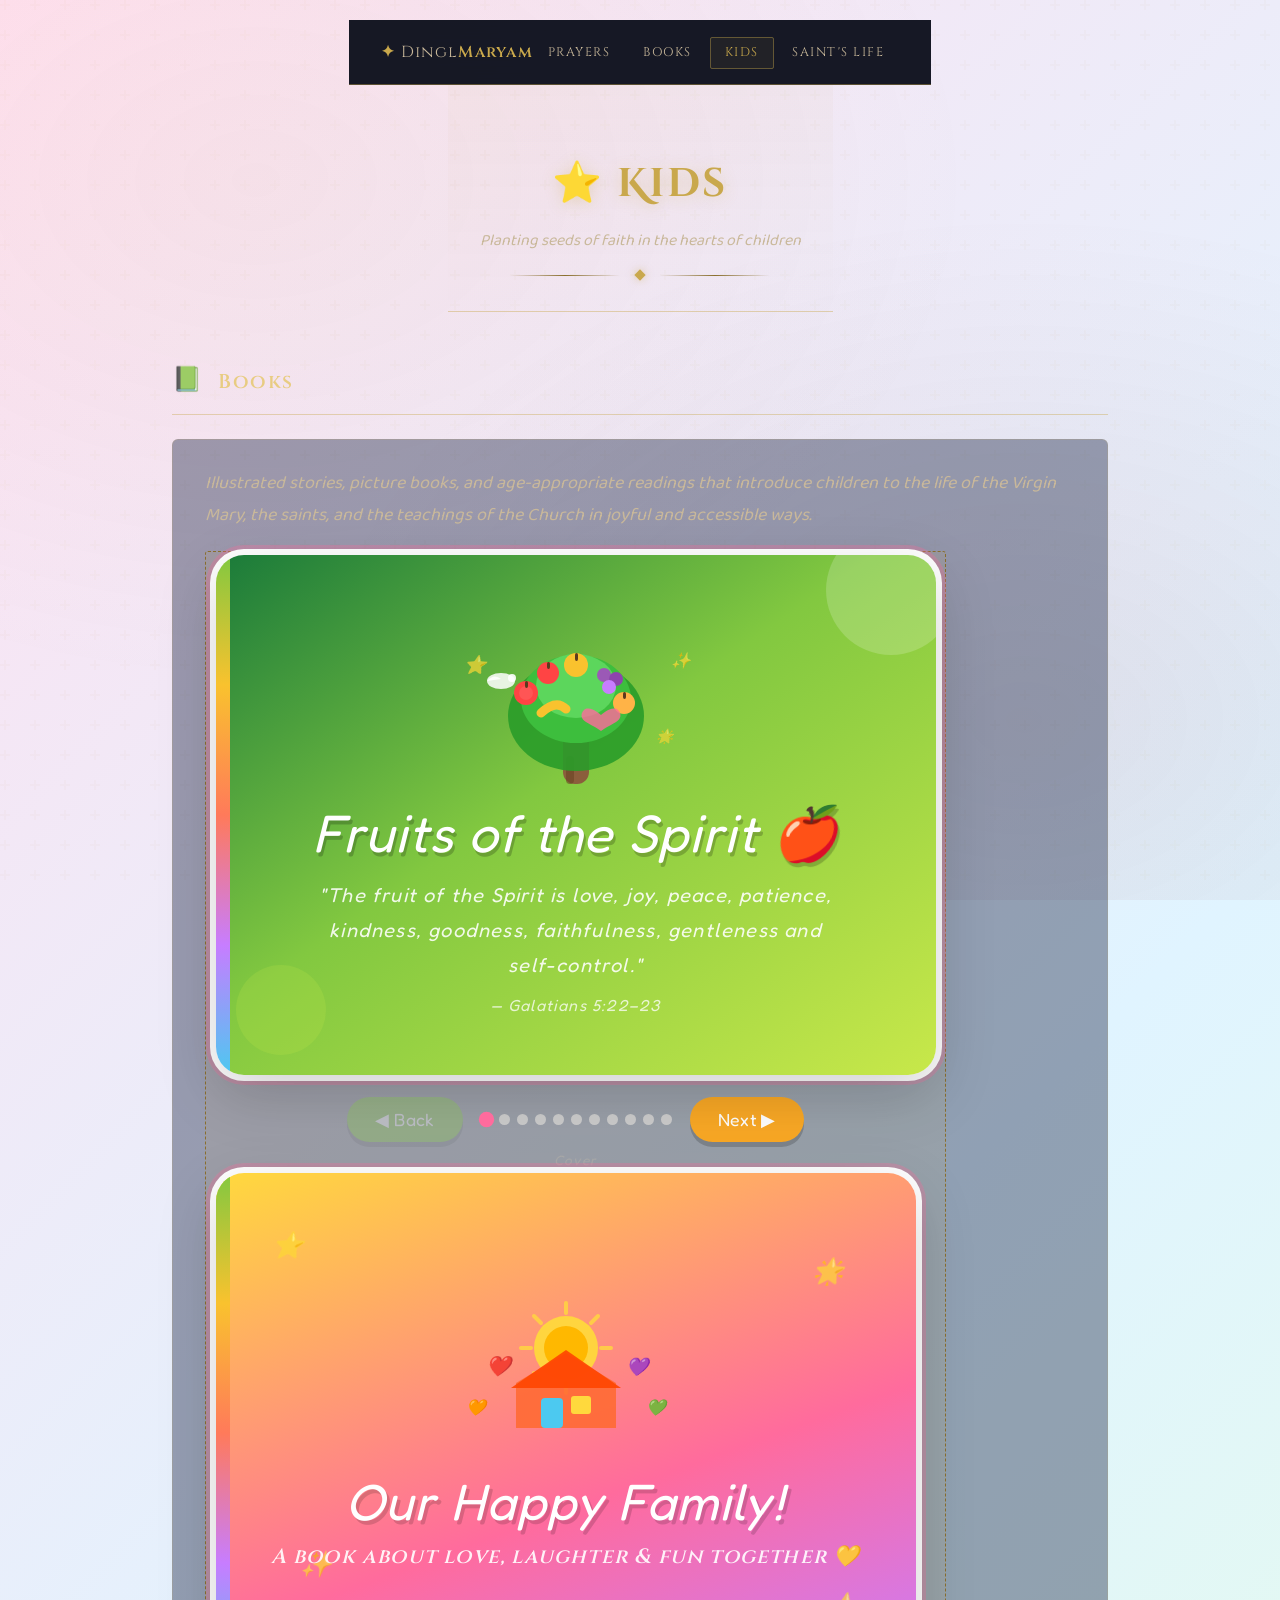
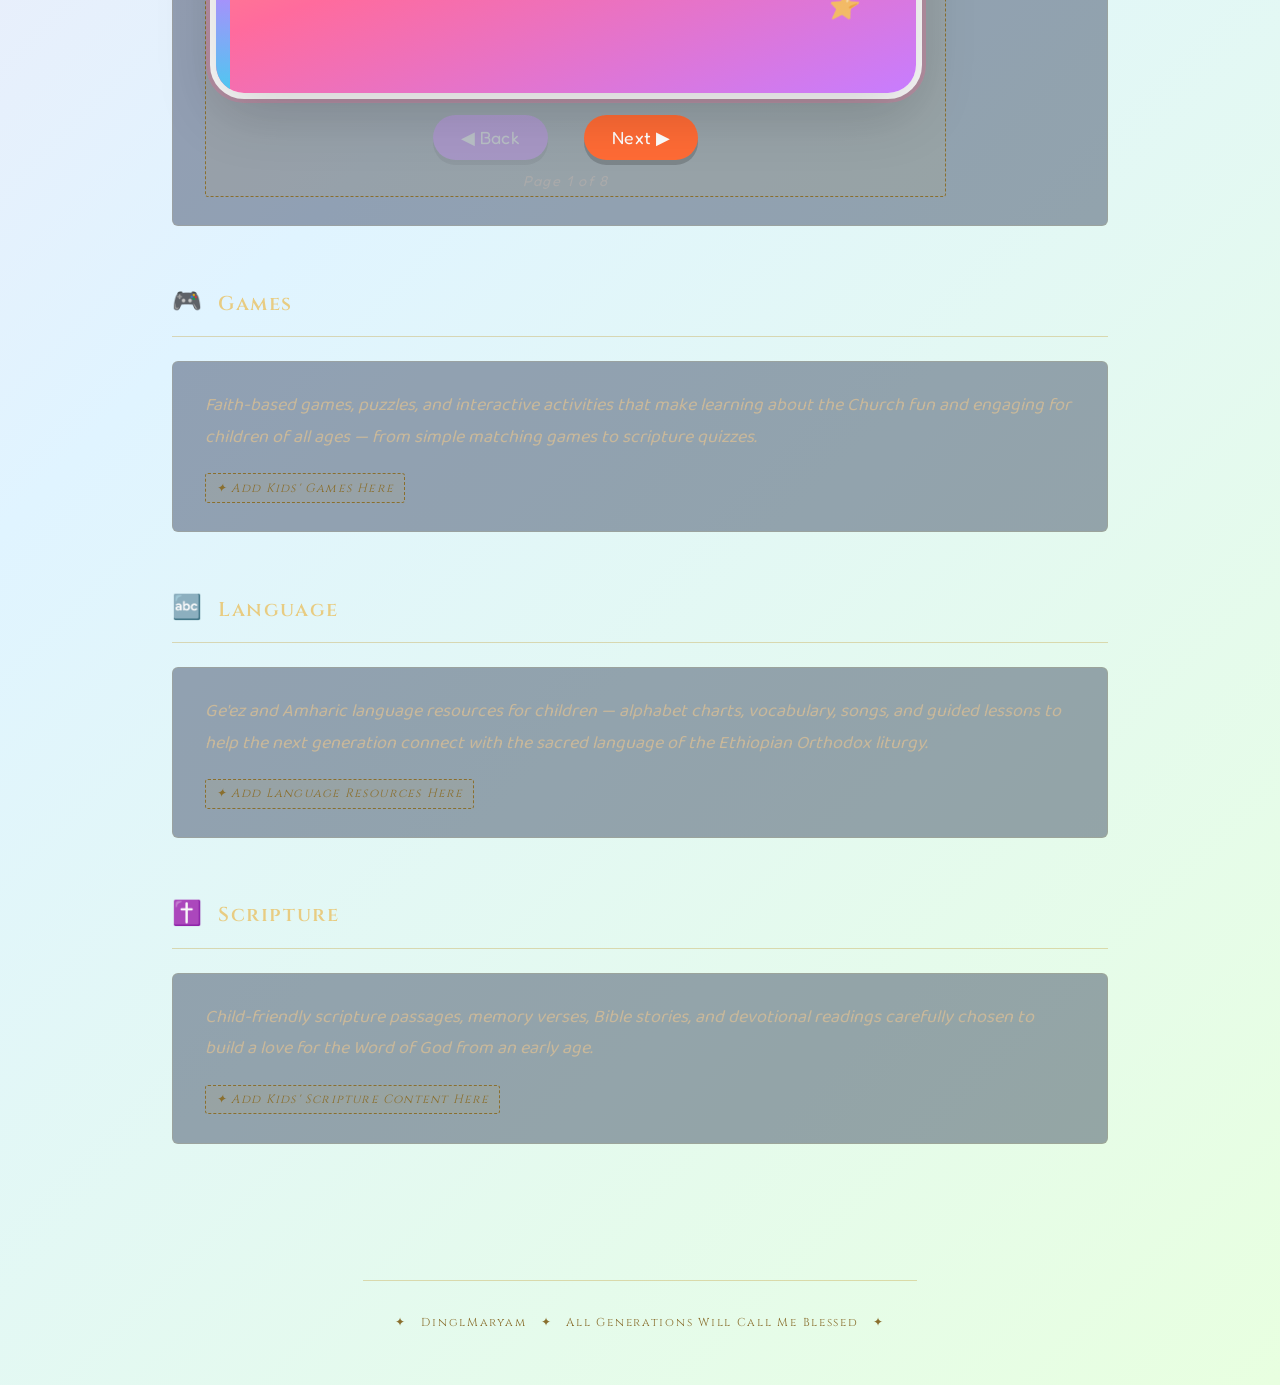
==== commit 7666461a: "kids.html" ====
--- a/kids.html
+++ b/kids.html
@@ -41,6 +41,815 @@
       <div class="subsection-content">
         <p>Illustrated stories, picture books, and age-appropriate readings that introduce children to the life of the Virgin Mary, the saints, and the teachings of the Church in joyful and accessible ways.</p>
         <span class="placeholder-tag"><!DOCTYPE html>
+
+          <!DOCTYPE html>
+<html lang="en">
+<head>
+<meta charset="UTF-8">
+<meta name="viewport" content="width=device-width, initial-scale=1.0">
+<title>Fruits of the Spirit</title>
+<link href="https://fonts.googleapis.com/css2?family=Fredoka+One&family=Nunito:wght@400;600;800&display=swap" rel="stylesheet">
+<style>
+* { margin:0; padding:0; box-sizing:border-box; }
+
+body {
+  min-height: 100vh;
+  display: flex;
+  flex-direction: column;
+  align-items: center;
+  justify-content: center;
+  font-family: 'Nunito', sans-serif;
+  padding: 18px 12px 30px;
+  background: radial-gradient(ellipse at top, #fff9e6 0%, #ffe4f5 50%, #e4f5ff 100%);
+  overflow-x: hidden;
+}
+
+.book-frame {
+  width: 100%;
+  max-width: 720px;
+}
+
+.book {
+  background: white;
+  border-radius: 32px;
+  box-shadow:
+    0 24px 70px rgba(0,0,0,0.15),
+    0 0 0 7px white,
+    0 0 0 12px rgba(130,200,80,0.35);
+  overflow: hidden;
+  position: relative;
+  min-height: 530px;
+}
+
+/* Spine stripe */
+.book::before {
+  content: '';
+  position: absolute;
+  left: 0; top: 0; bottom: 0;
+  width: 14px;
+  background: linear-gradient(180deg,#82c840,#f9c22e,#ff7a5a,#c77dff,#4cc9f0);
+  z-index: 10;
+}
+
+.page {
+  display: none;
+  width: 100%;
+  min-height: 530px;
+  flex-direction: column;
+  align-items: center;
+  justify-content: center;
+  padding: 28px 40px 28px 54px;
+  position: relative;
+  animation: flipIn .38s ease;
+}
+.page.active { display: flex; }
+@keyframes flipIn {
+  from { opacity:0; transform:translateX(18px) scale(.97); }
+  to   { opacity:1; transform:translateX(0)   scale(1); }
+}
+
+/* ── page bg colours ── */
+.pg-cover  { background: linear-gradient(145deg,#1a7a3a 0%,#82c840 45%,#c8e84a 100%); }
+.pg-love   { background: linear-gradient(145deg,#ffe0ec 0%,#ffb3cc 100%); }
+.pg-joy    { background: linear-gradient(145deg,#fffbe0 0%,#ffd93d 100%); }
+.pg-peace  { background: linear-gradient(145deg,#e0f4ff 0%,#a8d8ff 100%); }
+.pg-patience{ background: linear-gradient(145deg,#fff3e0 0%,#ffcc80 100%); }
+.pg-kindness{ background: linear-gradient(145deg,#ffe8f5 0%,#f48fb1 100%); }
+.pg-goodness{ background: linear-gradient(145deg,#e8f5e9 0%,#81c784 100%); }
+.pg-faith  { background: linear-gradient(145deg,#ede7f6 0%,#b39ddb 100%); }
+.pg-gentle { background: linear-gradient(145deg,#e1f5fe 0%,#80deea 100%); }
+.pg-self   { background: linear-gradient(145deg,#fce4ec 0%,#f06292 100%); }
+.pg-end    { background: linear-gradient(145deg,#fffde7 0%,#fff176 60%,#aee571 100%); }
+
+/* ── text styles ── */
+.fruit-name {
+  font-family: 'Fredoka One', cursive;
+  font-size: clamp(2rem, 7vw, 3rem);
+  text-align: center;
+  line-height: 1.1;
+  z-index: 2;
+  margin-bottom: 6px;
+  text-shadow: 2px 3px 0 rgba(0,0,0,0.1);
+}
+.verse-tag {
+  font-size: .82rem;
+  font-weight: 800;
+  letter-spacing: .08em;
+  text-transform: uppercase;
+  opacity: .6;
+  z-index: 2;
+  margin-bottom: 14px;
+}
+.body-text {
+  font-family: 'Fredoka One', cursive;
+  font-size: clamp(1.05rem, 3.2vw, 1.35rem);
+  text-align: center;
+  line-height: 1.55;
+  z-index: 2;
+  max-width: 88%;
+}
+.subtext {
+  font-size: clamp(.88rem, 2.5vw, 1.05rem);
+  font-weight: 700;
+  text-align: center;
+  z-index: 2;
+  max-width: 82%;
+  margin-top: 10px;
+  opacity: .82;
+}
+.illus { z-index:2; margin: 10px 0; }
+
+/* cover specific */
+.cover-title {
+  font-family: 'Fredoka One', cursive;
+  font-size: clamp(2rem, 7.5vw, 3.3rem);
+  text-align: center;
+  color: white;
+  text-shadow: 2px 4px 0 rgba(0,0,0,0.2);
+  line-height: 1.2;
+  z-index:2;
+  margin-bottom: 6px;
+}
+.cover-verse {
+  font-family: 'Fredoka One', cursive;
+  font-size: clamp(.95rem, 3vw, 1.25rem);
+  color: rgba(255,255,255,0.88);
+  text-align: center;
+  z-index:2;
+  max-width: 82%;
+}
+
+/* floating blobs */
+.blob {
+  position:absolute;
+  border-radius: 50%;
+  opacity: .18;
+  animation: bob 5s ease-in-out infinite;
+}
+@keyframes bob { 0%,100%{transform:translateY(0)} 50%{transform:translateY(-14px)} }
+
+/* ── Nav ── */
+.nav {
+  display:flex; align-items:center; justify-content:center;
+  gap:16px; margin-top:20px;
+}
+.btn {
+  font-family: 'Fredoka One', cursive;
+  font-size: 1.05rem;
+  border: none; border-radius: 50px;
+  padding: 11px 26px;
+  cursor: pointer;
+  box-shadow: 0 5px 0 rgba(0,0,0,0.18);
+  transition: transform .15s, box-shadow .15s;
+}
+.btn:hover { transform:translateY(-2px); box-shadow:0 8px 0 rgba(0,0,0,0.15); }
+.btn:active{ transform:translateY(3px);  box-shadow:0 2px 0 rgba(0,0,0,0.15); }
+.btn:disabled{ opacity:.3; cursor:default; transform:none; }
+.btn-p { background:#82c840; color:white; }
+.btn-n { background:#f9a825; color:white; }
+
+.dots { display:flex; gap:7px; align-items:center; flex-wrap:wrap; justify-content:center; }
+.dot {
+  width:10px; height:10px; border-radius:50%;
+  background:#ccc; cursor:pointer;
+  transition: background .3s, transform .3s;
+}
+.dot.active { background:#82c840; transform:scale(1.5); }
+.pg-label {
+  font-family:'Fredoka One',cursive; font-size:.85rem;
+  color:#aaa; text-align:center; margin-top:7px;
+}
+
+/* fruit counter badge */
+.badge {
+  position:absolute; top:18px; right:20px;
+  background:rgba(255,255,255,0.65);
+  border-radius:20px; padding:4px 13px;
+  font-family:'Fredoka One',cursive;
+  font-size:.88rem; z-index:5;
+  backdrop-filter: blur(4px);
+}
+</style>
+</head>
+<body>
+<div class="book-frame">
+<div class="book" id="book">
+
+<!-- ════════════════ COVER ════════════════ -->
+<div class="page pg-cover active" id="page-0">
+  <div class="blob" style="width:130px;height:130px;background:#fff;top:-30px;right:-20px;animation-delay:.5s"></div>
+  <div class="blob" style="width:90px;height:90px;background:#c8e84a;bottom:20px;left:20px;animation-delay:2s"></div>
+
+  <!-- Big fruit tree SVG -->
+  <svg class="illus" width="260" height="170" viewBox="0 0 260 170">
+    <!-- trunk -->
+    <rect x="117" y="108" width="26" height="55" rx="12" fill="#8B5E3C"/>
+    <rect x="120" y="135" width="8" height="28" rx="4" fill="#6B4423" opacity=".6"/>
+    <!-- canopy layers -->
+    <ellipse cx="130" cy="95" rx="68" ry="55" fill="#2a9d2a" opacity=".9"/>
+    <ellipse cx="130" cy="78" rx="55" ry="44" fill="#3dbe3d"/>
+    <ellipse cx="130" cy="65" rx="40" ry="32" fill="#5cd65c"/>
+    <!-- fruits on tree -->
+    <!-- apples -->
+    <circle cx="80"  cy="72" r="12" fill="#FF4444"/><circle cx="80"  cy="72" r="7" fill="#ff6666" opacity=".5"/>
+    <rect x="79" y="60" width="3" height="7" rx="2" fill="#5C3A1E"/>
+    <circle cx="102" cy="52" r="11" fill="#FF4444"/><rect x="101" y="41" width="3" height="7" rx="2" fill="#5C3A1E"/>
+    <circle cx="130" cy="44" r="12" fill="#f9c22e"/><rect x="129" y="32" width="3" height="8" rx="2" fill="#5C3A1E"/>
+    <!-- grapes -->
+    <circle cx="158" cy="54" r="7"  fill="#9b59b6"/>
+    <circle cx="170" cy="58" r="7"  fill="#8e44ad"/>
+    <circle cx="163" cy="66" r="7"  fill="#c77dff"/>
+    <!-- peach -->
+    <circle cx="178" cy="82" r="11" fill="#FFB347"/><rect x="177" y="71" width="3" height="7" rx="2" fill="#5C3A1E"/>
+    <!-- banana -->
+    <path d="M95 92 Q110 78 120 88" stroke="#f9c22e" stroke-width="9" fill="none" stroke-linecap="round"/>
+    <!-- heart -->
+    <path d="M155 94 C155 94 144 84 138 89 C134 93 135 98 140 101 C143 103 148 105 155 110 C162 105 167 103 170 101 C175 98 176 93 172 89 C166 84 155 94 155 94Z" fill="#FF6B9D" opacity=".8"/>
+    <!-- dove -->
+    <ellipse cx="55" cy="60" rx="14" ry="8" fill="white" opacity=".85"/>
+    <path d="M41 60 Q48 52 55 58" fill="white" opacity=".9"/>
+    <circle cx="66" cy="57" r="4" fill="white" opacity=".9"/>
+    <!-- stars -->
+    <text x="18"  y="50" font-size="18" opacity=".7">⭐</text>
+    <text x="225" y="45" font-size="16" opacity=".7">✨</text>
+    <text x="210" y="120" font-size="14" opacity=".6">🌟</text>
+  </svg>
+
+  <div class="cover-title">Fruits of the Spirit 🍎</div>
+  <div style="height:8px"></div>
+  <div class="cover-verse">"The fruit of the Spirit is love, joy, peace, patience, kindness, goodness, faithfulness, gentleness and self-control."</div>
+  <div style="margin-top:8px;font-family:'Fredoka One',cursive;font-size:1rem;color:rgba(255,255,255,.75)">— Galatians 5:22–23</div>
+</div>
+
+<!-- ════════════════ PAGE 1 · LOVE ════════════════ -->
+<div class="page pg-love" id="page-1">
+  <div class="badge">🍎 1 of 9</div>
+  <div class="blob" style="width:100px;height:100px;background:#ff6b9d;top:-20px;right:0"></div>
+  <div class="fruit-name" style="color:#c2185b;">❤️ Love</div>
+  <div class="verse-tag" style="color:#c2185b;">"The fruit of the Spirit is LOVE…"</div>
+  <svg class="illus" width="290" height="175" viewBox="0 0 290 175">
+    <!-- giant heart -->
+    <path d="M145,160 C145,160 25,90 25,42 C25,15 48,-2 78,8 C103,17 128,44 145,64 C162,44 187,17 212,8 C242,-2 265,15 265,42 C265,90 145,160 145,160Z" fill="#ff6b9d" opacity=".85"/>
+    <path d="M145,140 C145,140 45,82 45,44 C45,24 63,12 85,20 C107,28 130,50 145,68 C160,50 183,28 205,20 C227,12 245,24 245,44 C245,82 145,140 145,140Z" fill="#ff9dc4" opacity=".55"/>
+    <!-- child sharing toy with friend -->
+    <!-- child 1 -->
+    <circle cx="92" cy="70" r="21" fill="#FFEAA0"/>
+    <path d="M72 63 Q92 42 112 63" fill="#5C3A1E" opacity=".7"/>
+    <circle cx="84" cy="67" r="4" fill="#222"/><circle cx="100" cy="67" r="4" fill="#222"/>
+    <path d="M82 81 Q92 89 102 81" stroke="#FF7043" stroke-width="2.5" fill="none" stroke-linecap="round"/>
+    <rect x="72" y="90" width="40" height="48" rx="9" fill="#FF6B9D"/>
+    <!-- gift box extended arm -->
+    <line x1="112" y1="105" x2="148" y2="110" stroke="#FFEAA0" stroke-width="10" stroke-linecap="round"/>
+    <rect x="144" y="100" width="22" height="18" rx="4" fill="#FF4444"/>
+    <line x1="155" y1="100" x2="155" y2="118" stroke="#FFD93D" stroke-width="3"/>
+    <line x1="144" y1="109" x2="166" y2="109" stroke="#FFD93D" stroke-width="3"/>
+    <!-- bow -->
+    <path d="M149 99 Q155 93 161 99" stroke="#FFD93D" stroke-width="2.5" fill="none"/>
+    <!-- child 2 -->
+    <circle cx="198" cy="70" r="21" fill="#FFD0C0"/>
+    <path d="M178 62 Q198 40 218 62 L220 78 Q198 92 176 78Z" fill="#8B4513" opacity=".7"/>
+    <circle cx="190" cy="67" r="4" fill="#222"/><circle cx="206" cy="67" r="4" fill="#222"/>
+    <path d="M188 81 Q198 89 208 81" stroke="#FF7043" stroke-width="2.5" fill="none" stroke-linecap="round"/>
+    <rect x="178" y="90" width="40" height="48" rx="9" fill="#C77DFF"/>
+    <line x1="178" y1="105" x2="152" y2="112" stroke="#FFD0C0" stroke-width="10" stroke-linecap="round"/>
+    <!-- hearts floating -->
+    <text x="130" y="60" font-size="16">💕</text>
+    <text x="20"  y="45" font-size="20">❤️</text>
+    <text x="252" y="45" font-size="18">💖</text>
+  </svg>
+  <div class="body-text" style="color:#880e4f;">Love means caring for others and sharing what you have! 💝</div>
+  <div class="subtext" style="color:#ad1457;">When we love like God loves us, we are kind, generous, and always there for each other.</div>
+</div>
+
+<!-- ════════════════ PAGE 2 · JOY ════════════════ -->
+<div class="page pg-joy" id="page-2">
+  <div class="badge">🍋 2 of 9</div>
+  <div class="blob" style="width:110px;height:110px;background:#ffd93d;bottom:-20px;right:-10px;animation-delay:1s"></div>
+  <div class="fruit-name" style="color:#e65100;">😊 Joy</div>
+  <div class="verse-tag" style="color:#e65100;">"…JOY…"</div>
+  <svg class="illus" width="300" height="178" viewBox="0 0 300 178">
+    <!-- sun -->
+    <circle cx="150" cy="38" r="30" fill="#FFD93D"/>
+    <g stroke="#FFD93D" stroke-width="5" stroke-linecap="round" opacity=".7">
+      <line x1="150" y1="0" x2="150" y2="12"/>
+      <line x1="150" y1="64" x2="150" y2="76"/>
+      <line x1="112" y1="38" x2="100" y2="38"/>
+      <line x1="188" y1="38" x2="200" y2="38"/>
+      <line x1="123" y1="11" x2="115" y2="3"/>
+      <line x1="177" y1="65" x2="185" y2="73"/>
+      <line x1="177" y1="11" x2="185" y2="3"/>
+      <line x1="123" y1="65" x2="115" y2="73"/>
+    </g>
+    <!-- face in sun -->
+    <circle cx="141" cy="35" r="4" fill="#e65100"/><circle cx="159" cy="35" r="4" fill="#e65100"/>
+    <path d="M138 46 Q150 56 162 46" stroke="#e65100" stroke-width="3.5" fill="none" stroke-linecap="round"/>
+
+    <!-- ground -->
+    <ellipse cx="150" cy="174" rx="145" ry="10" fill="#90EE90" opacity=".4"/>
+
+    <!-- jumping kid 1 -->
+    <circle cx="75" cy="88" r="22" fill="#FFEAA0"/>
+    <path d="M55 80 Q75 58 95 80" fill="#4a2f0d" opacity=".7"/>
+    <circle cx="67" cy="85" r="4.5" fill="#222"/><circle cx="83" cy="85" r="4.5" fill="#222"/>
+    <path d="M65 99 Q75 108 85 99" stroke="#FF7043" stroke-width="3" fill="none" stroke-linecap="round"/>
+    <rect x="55" y="109" width="40" height="50" rx="9" fill="#FF6B35"/>
+    <!-- arms up -->
+    <line x1="55" y1="122" x2="28" y2="95" stroke="#FFEAA0" stroke-width="11" stroke-linecap="round"/>
+    <line x1="95" y1="122" x2="122" y2="95" stroke="#FFEAA0" stroke-width="11" stroke-linecap="round"/>
+    <!-- legs jumping -->
+    <line x1="65" y1="159" x2="50" y2="178" stroke="#FFEAA0" stroke-width="11" stroke-linecap="round"/>
+    <line x1="85" y1="159" x2="100" y2="178" stroke="#FFEAA0" stroke-width="11" stroke-linecap="round"/>
+
+    <!-- kid 2 -->
+    <circle cx="150" cy="82" r="22" fill="#FFD0C0"/>
+    <path d="M130 74 Q150 52 170 74 L172 90 Q150 104 128 90Z" fill="#8B4513" opacity=".7"/>
+    <circle cx="142" cy="79" r="4.5" fill="#222"/><circle cx="158" cy="79" r="4.5" fill="#222"/>
+    <path d="M140 93 Q150 102 160 93" stroke="#FF7043" stroke-width="3" fill="none" stroke-linecap="round"/>
+    <rect x="130" y="103" width="40" height="50" rx="9" fill="#4CC9F0"/>
+    <line x1="130" y1="116" x2="105" y2="95" stroke="#FFD0C0" stroke-width="11" stroke-linecap="round"/>
+    <line x1="170" y1="116" x2="195" y2="95" stroke="#FFD0C0" stroke-width="11" stroke-linecap="round"/>
+    <line x1="140" y1="153" x2="128" y2="174" stroke="#FFD0C0" stroke-width="11" stroke-linecap="round"/>
+    <line x1="160" y1="153" x2="172" y2="174" stroke="#FFD0C0" stroke-width="11" stroke-linecap="round"/>
+
+    <!-- kid 3 -->
+    <circle cx="225" cy="88" r="22" fill="#FFDAB5"/>
+    <path d="M205 80 Q225 58 245 80" fill="#5C3A1E" opacity=".7"/>
+    <circle cx="217" cy="85" r="4.5" fill="#222"/><circle cx="233" cy="85" r="4.5" fill="#222"/>
+    <path d="M215 99 Q225 108 235 99" stroke="#FF7043" stroke-width="3" fill="none" stroke-linecap="round"/>
+    <rect x="205" y="109" width="40" height="50" rx="9" fill="#6BCB77"/>
+    <line x1="205" y1="122" x2="178" y2="100" stroke="#FFDAB5" stroke-width="11" stroke-linecap="round"/>
+    <line x1="245" y1="122" x2="272" y2="100" stroke="#FFDAB5" stroke-width="11" stroke-linecap="round"/>
+    <line x1="215" y1="159" x2="200" y2="178" stroke="#FFDAB5" stroke-width="11" stroke-linecap="round"/>
+    <line x1="235" y1="159" x2="250" y2="178" stroke="#FFDAB5" stroke-width="11" stroke-linecap="round"/>
+
+    <!-- stars of joy -->
+    <text x="10"  y="52" font-size="20">🌟</text>
+    <text x="272" y="55" font-size="20">⭐</text>
+    <text x="140" y="76" font-size="14">😄</text>
+  </svg>
+  <div class="body-text" style="color:#bf360c;">Joy is a happy feeling deep in your heart that never goes away! 🌟</div>
+  <div class="subtext" style="color:#d84315;">God gives us joy — not just when things go right, but ALL the time, because He loves us!</div>
+</div>
+
+<!-- ════════════════ PAGE 3 · PEACE ════════════════ -->
+<div class="page pg-peace" id="page-3">
+  <div class="badge">🫐 3 of 9</div>
+  <div class="blob" style="width:100px;height:100px;background:#4cc9f0;top:-15px;left:30px;animation-delay:.8s"></div>
+  <div class="fruit-name" style="color:#01579b;">🕊️ Peace</div>
+  <div class="verse-tag" style="color:#01579b;">"…PEACE…"</div>
+  <svg class="illus" width="290" height="178" viewBox="0 0 290 178">
+    <!-- calm lake -->
+    <ellipse cx="145" cy="158" rx="138" ry="22" fill="#4cc9f0" opacity=".4"/>
+    <ellipse cx="145" cy="155" rx="110" ry="14" fill="#80deea" opacity=".35"/>
+    <!-- gentle hills -->
+    <ellipse cx="60"  cy="170" rx="90" ry="35" fill="#a5d6a7" opacity=".55"/>
+    <ellipse cx="230" cy="170" rx="90" ry="35" fill="#81c784" opacity=".55"/>
+    <!-- clouds -->
+    <ellipse cx="60" cy="35" rx="42" ry="20" fill="white" opacity=".85"/>
+    <ellipse cx="80" cy="26" rx="28" ry="18" fill="white" opacity=".85"/>
+    <ellipse cx="230" cy="30" rx="38" ry="18" fill="white" opacity=".85"/>
+    <ellipse cx="248" cy="22" rx="24" ry="16" fill="white" opacity=".85"/>
+    <!-- dove -->
+    <ellipse cx="145" cy="55" rx="28" ry="14" fill="white" opacity=".95"/>
+    <path d="M117 55 Q130 38 145 50" fill="white" opacity=".95"/>
+    <path d="M173 55 Q160 38 145 50" fill="white" opacity=".95"/>
+    <circle cx="158" cy="50" r="6" fill="white" opacity=".95"/>
+    <circle cx="161" cy="48" r="2.5" fill="#333"/>
+    <!-- olive branch -->
+    <path d="M155 58 Q170 65 185 60" stroke="#4caf50" stroke-width="3" fill="none"/>
+    <ellipse cx="168" cy="62" rx="5" ry="3" fill="#66bb6a" transform="rotate(-20,168,62)"/>
+    <ellipse cx="178" cy="60" rx="5" ry="3" fill="#66bb6a" transform="rotate(-30,178,60)"/>
+
+    <!-- child sitting peacefully -->
+    <circle cx="145" cy="110" r="22" fill="#FFEAA0"/>
+    <path d="M124 102 Q145 80 166 102 L168 118 Q145 132 122 118Z" fill="#8B4513" opacity=".65"/>
+    <circle cx="136" cy="107" r="5" fill="white"/><circle cx="136" cy="107" r="3" fill="#222"/>
+    <circle cx="154" cy="107" r="5" fill="white"/><circle cx="154" cy="107" r="3" fill="#222"/>
+    <!-- peaceful smile -->
+    <path d="M134 121 Q145 130 156 121" stroke="#FF7043" stroke-width="3" fill="none" stroke-linecap="round"/>
+    <!-- eyes closed lines instead -->
+    <rect x="130" y="142" width="30" height="28" rx="7" fill="#4CC9F0" opacity=".8"/>
+    <!-- cross-leg sitting -->
+    <path d="M122 162 Q133 148 145 155 Q157 148 168 162" stroke="#FFEAA0" stroke-width="14" fill="none" stroke-linecap="round"/>
+    <!-- hands in lap -->
+    <ellipse cx="135" cy="140" rx="10" ry="7" fill="#FFEAA0"/>
+    <ellipse cx="155" cy="140" rx="10" ry="7" fill="#FFEAA0"/>
+
+    <!-- small butterflies -->
+    <text x="42"  y="100" font-size="18">🦋</text>
+    <text x="240" y="95"  font-size="16">🦋</text>
+    <text x="18"  y="135" font-size="14">🌸</text>
+    <text x="262" y="135" font-size="14">🌼</text>
+  </svg>
+  <div class="body-text" style="color:#01579b;">Peace is feeling calm and safe, even on hard days. 🕊️</div>
+  <div class="subtext" style="color:#0277bd;">God's peace is like a warm hug for your heart — it helps you feel still and not afraid.</div>
+</div>
+
+<!-- ════════════════ PAGE 4 · PATIENCE ════════════════ -->
+<div class="page pg-patience" id="page-4">
+  <div class="badge">🍊 4 of 9</div>
+  <div class="blob" style="width:95px;height:95px;background:#ffcc80;bottom:-15px;left:10px;animation-delay:1.5s"></div>
+  <div class="fruit-name" style="color:#e65100;">⏳ Patience</div>
+  <div class="verse-tag" style="color:#e65100;">"…PATIENCE…"</div>
+  <svg class="illus" width="300" height="182" viewBox="0 0 300 182">
+    <!-- ground -->
+    <ellipse cx="150" cy="178" rx="148" ry="10" fill="#a5d6a7" opacity=".4"/>
+    <!-- tree growing stages - left to right -->
+    <!-- seed -->
+    <ellipse cx="42" cy="162" rx="18" ry="8" fill="#8B6914" opacity=".5"/>
+    <ellipse cx="42" cy="155" rx="8"  ry="6"  fill="#6B4423" opacity=".7"/>
+    <text x="28" y="148" font-size="10" fill="#795548">seed</text>
+    <!-- sprout -->
+    <rect x="88" y="138" width="6" height="28" rx="3" fill="#66bb6a"/>
+    <path d="M91 138 Q98 125 105 130 Q98 135 91 138Z" fill="#66bb6a"/>
+    <path d="M91 144 Q84 131 77 136 Q84 141 91 144Z" fill="#81c784"/>
+    <ellipse cx="91" cy="166" rx="14" ry="6" fill="#8B6914" opacity=".4"/>
+    <text x="79" y="148" font-size="10" fill="#795548">sprout</text>
+    <!-- small tree -->
+    <rect x="142" y="118" width="10" height="46" rx="4" fill="#8B5E3C"/>
+    <circle cx="147" cy="108" r="22" fill="#2a9d2a" opacity=".85"/>
+    <circle cx="147" cy="98"  r="16" fill="#3dbe3d"/>
+    <ellipse cx="147" cy="164" rx="20" ry="8" fill="#8B6914" opacity=".4"/>
+    <text x="133" y="148" font-size="10" fill="#795548">small</text>
+    <!-- big tree -->
+    <rect x="215" y="100" width="16" height="64" rx="6" fill="#8B5E3C"/>
+    <circle cx="223" cy="85"  r="35" fill="#2a9d2a" opacity=".9"/>
+    <circle cx="223" cy="72"  r="26" fill="#3dbe3d"/>
+    <circle cx="223" cy="62"  r="18" fill="#5cd65c"/>
+    <!-- apples on big tree -->
+    <circle cx="208" cy="72" r="8" fill="#FF4444"/>
+    <circle cx="237" cy="70" r="8" fill="#FF4444"/>
+    <circle cx="223" cy="82" r="8" fill="#f9c22e"/>
+    <ellipse cx="223" cy="164" rx="28" ry="8" fill="#8B6914" opacity=".4"/>
+    <text x="211" y="148" font-size="10" fill="#795548">big!</text>
+
+    <!-- arrows between stages -->
+    <text x="62"  y="168" font-size="18">➡️</text>
+    <text x="113" y="168" font-size="18">➡️</text>
+    <text x="172" y="168" font-size="18">➡️</text>
+
+    <!-- child waiting patiently -->
+    <circle cx="42" cy="78" r="19" fill="#FFD0C0"/>
+    <path d="M24 70 Q42 50 60 70 L62 85 Q42 98 22 85Z" fill="#8B4513" opacity=".7"/>
+    <circle cx="35" cy="76" r="4" fill="#222"/><circle cx="49" cy="76" r="4" fill="#222"/>
+    <path d="M33 89 Q42 96 51 89" stroke="#FF7043" stroke-width="2.5" fill="none" stroke-linecap="round"/>
+    <!-- hourglass held -->
+    <rect x="54" y="72" width="18" height="22" rx="4" fill="#FFF9C4" stroke="#FFB300" stroke-width="2"/>
+    <polygon points="54,72 72,72 63,83" fill="#FFB300" opacity=".6"/>
+    <polygon points="54,94 72,94 63,83" fill="#FF6B35" opacity=".5"/>
+    <text x="8" y="68" font-size="14">😊</text>
+  </svg>
+  <div class="body-text" style="color:#bf360c;">Patience means waiting with a happy heart — not rushing or getting grumpy! 🌱</div>
+  <div class="subtext" style="color:#e64a19;">Just like a tree takes time to grow big and make fruit, good things are worth waiting for!</div>
+</div>
+
+<!-- ════════════════ PAGE 5 · KINDNESS ════════════════ -->
+<div class="page pg-kindness" id="page-5">
+  <div class="badge">🍓 5 of 9</div>
+  <div class="blob" style="width:90px;height:90px;background:#f48fb1;top:-10px;right:20px;animation-delay:.4s"></div>
+  <div class="fruit-name" style="color:#880e4f;">🤝 Kindness</div>
+  <div class="verse-tag" style="color:#880e4f;">"…KINDNESS…"</div>
+  <svg class="illus" width="300" height="182" viewBox="0 0 300 182">
+    <!-- ground -->
+    <ellipse cx="150" cy="178" rx="148" ry="10" fill="#f8bbd0" opacity=".5"/>
+    <!-- child helping another child who fell -->
+    <!-- sitting child who fell -->
+    <circle cx="185" cy="118" r="20" fill="#FFDAB5"/>
+    <path d="M166 112 Q185 92 204 112" fill="#5C3A1E" opacity=".7"/>
+    <circle cx="177" cy="115" r="4" fill="#222"/><circle cx="193" cy="115" r="4" fill="#222"/>
+    <!-- sad/hurt face -->
+    <path d="M175 129 Q185 122 195 129" stroke="#FF7043" stroke-width="2.5" fill="none" stroke-linecap="round"/>
+    <rect x="167" y="137" width="36" height="40" rx="8" fill="#4CC9F0"/>
+    <!-- sitting on ground legs out -->
+    <line x1="167" y1="177" x2="145" y2="177" stroke="#FFDAB5" stroke-width="13" stroke-linecap="round"/>
+    <line x1="203" y1="177" x2="222" y2="172" stroke="#FFDAB5" stroke-width="13" stroke-linecap="round"/>
+    <!-- knee boo-boo -->
+    <circle cx="148" cy="175" r="5" fill="#ff6b9d" opacity=".6"/>
+    <!-- tear -->
+    <ellipse cx="178" cy="124" rx="3" ry="5" fill="#4CC9F0" opacity=".7"/>
+
+    <!-- helping child reaching hand -->
+    <circle cx="90" cy="100" r="21" fill="#FFEAA0"/>
+    <path d="M70 93 Q90 71 110 93" fill="#4a2f0d" opacity=".7"/>
+    <circle cx="82" cy="97" r="4.5" fill="#222"/><circle cx="98" cy="97" r="4.5" fill="#222"/>
+    <!-- warm smile -->
+    <path d="M80 112 Q90 121 100 112" stroke="#FF7043" stroke-width="2.5" fill="none" stroke-linecap="round"/>
+    <rect x="70" y="120" width="40" height="52" rx="9" fill="#FF6B9D"/>
+    <!-- extended hand -->
+    <line x1="110" y1="132" x2="156" y2="140" stroke="#FFEAA0" stroke-width="11" stroke-linecap="round"/>
+    <ellipse cx="162" cy="141" rx="9" ry="7" fill="#FFEAA0"/>
+    <!-- other arm down -->
+    <line x1="70" y1="130" x2="50" y2="152" stroke="#FFEAA0" stroke-width="11" stroke-linecap="round"/>
+    <line x1="110" y1="160" x2="98" y2="178" stroke="#FFEAA0" stroke-width="11" stroke-linecap="round"/>
+    <line x1="85" y1="160" x2="75" y2="178" stroke="#FFEAA0" stroke-width="11" stroke-linecap="round"/>
+
+    <!-- hearts floating up -->
+    <text x="136" y="118" font-size="20">💕</text>
+    <text x="120" y="95"  font-size="14">❤️</text>
+    <text x="152" y="96"  font-size="12">💖</text>
+    <!-- bandage nearby -->
+    <text x="228" y="152" font-size="22">🩹</text>
+    <!-- stars -->
+    <text x="18" y="55" font-size="18">🌸</text>
+    <text x="262" y="60" font-size="18">🌺</text>
+  </svg>
+  <div class="body-text" style="color:#880e4f;">Kindness is helping others when they need it — even when it's hard! 🩹💗</div>
+  <div class="subtext" style="color:#ad1457;">A small act of kindness — like helping a friend who falls — can make someone's whole day better!</div>
+</div>
+
+<!-- ════════════════ PAGE 6 · GOODNESS ════════════════ -->
+<div class="page pg-goodness" id="page-6">
+  <div class="badge">🍏 6 of 9</div>
+  <div class="blob" style="width:105px;height:105px;background:#81c784;bottom:-20px;right:-10px;animation-delay:1.2s"></div>
+  <div class="fruit-name" style="color:#1b5e20;">✨ Goodness</div>
+  <div class="verse-tag" style="color:#1b5e20;">"…GOODNESS…"</div>
+  <svg class="illus" width="300" height="180" viewBox="0 0 300 180">
+    <!-- sky & ground -->
+    <rect x="0" y="0" width="300" height="110" rx="12" fill="#e8f5e9" opacity=".5"/>
+    <ellipse cx="150" cy="175" rx="148" ry="12" fill="#a5d6a7" opacity=".4"/>
+    <!-- sun -->
+    <circle cx="260" cy="28" r="24" fill="#FFD93D" opacity=".85"/>
+    <!-- trash on ground before -->
+    <!-- Child picking up rubbish + elderly -->
+    <!-- elder -->
+    <circle cx="228" cy="88" r="20" fill="#FFDAB5"/>
+    <path d="M208 82 Q228 62 248 82" fill="#bdbdbd" opacity=".8"/>
+    <!-- glasses -->
+    <rect x="219" y="83" width="10" height="7" rx="3" fill="none" stroke="#555" stroke-width="1.5"/>
+    <rect x="229" y="83" width="10" height="7" rx="3" fill="none" stroke="#555" stroke-width="1.5"/>
+    <line x1="229" y1="86" x2="229" y2="86" stroke="#555" stroke-width="1.5"/>
+    <path d="M220 98 Q228 105 236 98" stroke="#FF7043" stroke-width="2" fill="none" stroke-linecap="round"/>
+    <rect x="210" y="107" width="36" height="55" rx="8" fill="#9575CD"/>
+    <!-- walking cane -->
+    <line x1="246" y1="107" x2="260" y2="170" stroke="#8B5E3C" stroke-width="6" stroke-linecap="round"/>
+    <line x1="255" y1="170" x2="265" y2="170" stroke="#8B5E3C" stroke-width="5" stroke-linecap="round"/>
+    <!-- groceries bag given to elder -->
+    <rect x="198" y="128" width="24" height="22" rx="5" fill="#FF6B35"/>
+    <path d="M200 128 Q198 120 204 116 Q210 112 216 116 Q222 120 220 128" stroke="#FF6B35" stroke-width="3" fill="none"/>
+    <!-- apple visible in bag -->
+    <circle cx="210" cy="133" r="5" fill="#ff4444"/>
+
+    <!-- child doing good deed -->
+    <circle cx="92" cy="82" r="21" fill="#FFEAA0"/>
+    <path d="M72 75 Q92 54 112 75" fill="#5C3A1E" opacity=".7"/>
+    <circle cx="84" cy="79" r="4.5" fill="#222"/><circle cx="100" cy="79" r="4.5" fill="#222"/>
+    <path d="M82 94 Q92 103 102 94" stroke="#FF7043" stroke-width="2.5" fill="none" stroke-linecap="round"/>
+    <rect x="72" y="102" width="40" height="52" rx="9" fill="#66BB6A"/>
+    <!-- arms reaching to elder -->
+    <line x1="112" y1="116" x2="192" y2="135" stroke="#FFEAA0" stroke-width="10" stroke-linecap="round"/>
+    <line x1="72" y1="114" x2="50" y2="135" stroke="#FFEAA0" stroke-width="10" stroke-linecap="round"/>
+    <line x1="82" y1="154" x2="72" y2="175" stroke="#FFEAA0" stroke-width="10" stroke-linecap="round"/>
+    <line x1="102" y1="154" x2="112" y2="175" stroke="#FFEAA0" stroke-width="10" stroke-linecap="round"/>
+
+    <!-- stars + checkmark -->
+    <text x="140" y="68" font-size="20">⭐</text>
+    <text x="155" y="45" font-size="16">✅</text>
+    <text x="18"  y="55" font-size="18">🌟</text>
+  </svg>
+  <div class="body-text" style="color:#1b5e20;">Goodness means doing what is right, even when no one is watching! ✅</div>
+  <div class="subtext" style="color:#2e7d32;">Helping an elderly neighbour, picking up litter, sharing your lunch — that's goodness in action!</div>
+</div>
+
+<!-- ════════════════ PAGE 7 · FAITHFULNESS ════════════════ -->
+<div class="page pg-faith" id="page-7">
+  <div class="badge">🍇 7 of 9</div>
+  <div class="blob" style="width:100px;height:100px;background:#ce93d8;top:-15px;right:10px;animation-delay:.6s"></div>
+  <div class="fruit-name" style="color:#4a148c;">🙏 Faithfulness</div>
+  <div class="verse-tag" style="color:#4a148c;">"…FAITHFULNESS…"</div>
+  <svg class="illus" width="300" height="185" viewBox="0 0 300 185">
+    <!-- stars / night sky gentle -->
+    <rect x="0" y="0" width="300" height="100" rx="12" fill="#ede7f6" opacity=".6"/>
+    <text x="28"  y="38" font-size="16" opacity=".5">⭐</text>
+    <text x="262" y="32" font-size="14" opacity=".5">🌟</text>
+    <text x="148" y="25" font-size="14" opacity=".5">✨</text>
+    <text x="90"  y="22" font-size="12" opacity=".4">⭐</text>
+    <text x="210" y="22" font-size="12" opacity=".4">⭐</text>
+    <!-- ground -->
+    <ellipse cx="150" cy="180" rx="148" ry="12" fill="#d1c4e9" opacity=".4"/>
+    <!-- open Bible -->
+    <rect x="82"  y="115" width="136" height="58" rx="8"  fill="white" stroke="#9575CD" stroke-width="3"/>
+    <line x1="150" y1="115" x2="150" y2="173" stroke="#CE93D8" stroke-width="2.5"/>
+    <!-- Bible lines -->
+    <line x1="92"  y1="128" x2="142" y2="128" stroke="#ddd" stroke-width="2"/>
+    <line x1="92"  y1="136" x2="142" y2="136" stroke="#ddd" stroke-width="2"/>
+    <line x1="92"  y1="144" x2="142" y2="144" stroke="#ddd" stroke-width="2"/>
+    <line x1="92"  y1="152" x2="142" y2="152" stroke="#ddd" stroke-width="2"/>
+    <line x1="92"  y1="160" x2="130" y2="160" stroke="#ddd" stroke-width="2"/>
+    <line x1="158" y1="128" x2="208" y2="128" stroke="#ddd" stroke-width="2"/>
+    <line x1="158" y1="136" x2="208" y2="136" stroke="#ddd" stroke-width="2"/>
+    <line x1="158" y1="144" x2="208" y2="144" stroke="#ddd" stroke-width="2"/>
+    <line x1="158" y1="152" x2="208" y2="152" stroke="#ddd" stroke-width="2"/>
+    <!-- cross on Bible cover -->
+    <rect x="112" y="118" width="6" height="28" rx="2" fill="#9575CD" opacity=".5"/>
+    <rect x="104" y="126" width="22" height="6" rx="2" fill="#9575CD" opacity=".5"/>
+    <!-- praying child -->
+    <circle cx="150" cy="68" r="23" fill="#FFDAB5"/>
+    <path d="M128 60 Q150 36 172 60 L174 77 Q150 92 126 77Z" fill="#5C3A1E" opacity=".65"/>
+    <circle cx="141" cy="65" r="5" fill="white"/><circle cx="141" cy="65" r="3" fill="#4a148c"/>
+    <circle cx="159" cy="65" r="5" fill="white"/><circle cx="159" cy="65" r="3" fill="#4a148c"/>
+    <path d="M139 80 Q150 89 161 80" stroke="#FF7043" stroke-width="3" fill="none" stroke-linecap="round"/>
+    <rect x="130" y="90" width="40" height="35" rx="9" fill="#CE93D8"/>
+    <!-- hands together in prayer -->
+    <path d="M130 100 Q142 95 150 108 Q158 95 170 100" stroke="#FFDAB5" stroke-width="12" fill="none" stroke-linecap="round"/>
+    <!-- glow around child -->
+    <circle cx="150" cy="75" r="38" fill="#f3e5f5" opacity=".35"/>
+    <!-- hearts -->
+    <text x="60"  y="102" font-size="18">💜</text>
+    <text x="228" y="102" font-size="18">💜</text>
+  </svg>
+  <div class="body-text" style="color:#4a148c;">Faithfulness means trusting God and keeping your promises! 🙏💜</div>
+  <div class="subtext" style="color:#6a1b9a;">God is always faithful to us. We can talk to Him every day and trust that He hears us!</div>
+</div>
+
+<!-- ════════════════ PAGE 8 · GENTLENESS ════════════════ -->
+<div class="page pg-gentle" id="page-8">
+  <div class="badge">🫧 8 of 9</div>
+  <div class="blob" style="width:95px;height:95px;background:#80deea;bottom:-10px;left:5px;animation-delay:1.8s"></div>
+  <div class="fruit-name" style="color:#006064;">🌸 Gentleness</div>
+  <div class="verse-tag" style="color:#006064;">"…GENTLENESS…"</div>
+  <svg class="illus" width="300" height="182" viewBox="0 0 300 182">
+    <!-- meadow -->
+    <ellipse cx="150" cy="177" rx="148" ry="12" fill="#b2ebf2" opacity=".5"/>
+    <!-- flowers -->
+    <text x="12"  y="170" font-size="22">🌸</text>
+    <text x="50"  y="175" font-size="18">🌼</text>
+    <text x="228" y="170" font-size="22">🌸</text>
+    <text x="265" y="175" font-size="18">🌼</text>
+    <text x="130" y="180" font-size="16">🌺</text>
+    <!-- bird on branch -->
+    <rect x="198" y="88" width="7" height="55" rx="3" fill="#8B5E3C"/>
+    <path d="M198 88 Q225 72 235 88 Q225 100 198 95Z" fill="#4CAF50" opacity=".7"/>
+    <circle cx="230" cy="80" r="8" fill="#FFB347"/>
+    <circle cx="233" cy="78" r="3" fill="#222"/>
+    <path d="M226 84 Q230 86 234 84" stroke="orange" stroke-width="1.5" fill="none"/>
+    <!-- music note -->
+    <text x="240" y="75" font-size="16" opacity=".7">🎵</text>
+    <!-- child holding baby bird -->
+    <circle cx="105" cy="85" r="24" fill="#FFEAA0"/>
+    <path d="M82 76 Q105 52 128 76" fill="#4a2f0d" opacity=".7"/>
+    <circle cx="96" cy="82" r="5" fill="white"/><circle cx="96" cy="82" r="3" fill="#006064"/>
+    <circle cx="114" cy="82" r="5" fill="white"/><circle cx="114" cy="82" r="3" fill="#006064"/>
+    <path d="M94 97 Q105 106 116 97" stroke="#FF7043" stroke-width="3" fill="none" stroke-linecap="round"/>
+    <rect x="83" y="108" width="44" height="55" rx="10" fill="#80DEEA"/>
+    <!-- cupped hands holding tiny bird -->
+    <path d="M83 125 Q98 115 128 125 Q128 145 105 148 Q83 145 83 125Z" fill="#FFEAA0"/>
+    <!-- baby bird in hands -->
+    <ellipse cx="105" cy="133" rx="12" ry="9" fill="#FFB347"/>
+    <circle cx="112" cy="130" r="5" fill="#FF9800"/>
+    <circle cx="114" cy="129" r="2" fill="#222"/>
+    <!-- tiny wings -->
+    <path d="M93 133 Q98 125 105 132" fill="#FFD54F" opacity=".7"/>
+    <path d="M117 133 Q112 125 105 132" fill="#FFD54F" opacity=".7"/>
+    <!-- other arm -->
+    <line x1="83" y1="125" x2="62" y2="148" stroke="#FFEAA0" stroke-width="12" stroke-linecap="round"/>
+    <line x1="83" y1="152" x2="70" y2="175" stroke="#FFEAA0" stroke-width="12" stroke-linecap="round"/>
+    <line x1="127" y1="152" x2="138" y2="175" stroke="#FFEAA0" stroke-width="12" stroke-linecap="round"/>
+    <!-- hearts -->
+    <text x="132" y="118" font-size="18">💙</text>
+    <text x="148" y="97"  font-size="14">🕊️</text>
+  </svg>
+  <div class="body-text" style="color:#006064;">Gentleness means being soft and careful with people, animals, and all living things! 🐦</div>
+  <div class="subtext" style="color:#00838f;">Use gentle hands, gentle words, and a gentle voice — it shows how much you care!</div>
+</div>
+
+<!-- ════════════════ PAGE 9 · SELF-CONTROL ════════════════ -->
+<div class="page pg-self" id="page-9">
+  <div class="badge">🍒 9 of 9</div>
+  <div class="blob" style="width:100px;height:100px;background:#f48fb1;top:-15px;left:20px;animation-delay:.3s"></div>
+  <div class="fruit-name" style="color:#880e4f;">💪 Self-Control</div>
+  <div class="verse-tag" style="color:#880e4f;">"…and SELF-CONTROL."</div>
+  <svg class="illus" width="300" height="188" viewBox="0 0 300 188">
+    <!-- ground -->
+    <ellipse cx="150" cy="182" rx="148" ry="10" fill="#f8bbd0" opacity=".5"/>
+    <!-- cookie jar scene: child resisting -->
+    <!-- table -->
+    <rect x="50" y="140" width="200" height="14" rx="7" fill="#8B5E3C"/>
+    <rect x="65" y="154" width="12" height="30" rx="5" fill="#6B4423"/>
+    <rect x="223" y="154" width="12" height="30" rx="5" fill="#6B4423"/>
+    <!-- cookie jar -->
+    <ellipse cx="200" cy="138" rx="28" ry="12" fill="#FF9575"/>
+    <rect x="172" y="90" width="56" height="50" rx="14" fill="#FF9575"/>
+    <ellipse cx="200" cy="90" rx="28" ry="10" fill="#FFBBA0"/>
+    <ellipse cx="200" cy="78"  rx="16" ry="8"  fill="#FFBBA0"/>
+    <!-- cookies visible -->
+    <circle cx="192" cy="110" r="9" fill="#D4A017"/>
+    <circle cx="208" cy="120" r="9" fill="#D4A017"/>
+    <circle cx="192" cy="128" r="7" fill="#D4A017"/>
+    <!-- choc chips -->
+    <circle cx="191" cy="108" r="2" fill="#5C3A1E"/>
+    <circle cx="195" cy="113" r="2" fill="#5C3A1E"/>
+    <circle cx="207" cy="119" r="2" fill="#5C3A1E"/>
+    <circle cx="211" cy="124" r="2" fill="#5C3A1E"/>
+    <!-- steam / smell -->
+    <path d="M182 78 Q186 66 182 54" stroke="#FFB347" stroke-width="2.5" fill="none" stroke-dasharray="4,3" opacity=".6"/>
+    <path d="M200 72 Q204 60 200 48" stroke="#FFB347" stroke-width="2.5" fill="none" stroke-dasharray="4,3" opacity=".6"/>
+    <path d="M218 78 Q214 66 218 54" stroke="#FFB347" stroke-width="2.5" fill="none" stroke-dasharray="4,3" opacity=".6"/>
+    <!-- child choosing to wait -->
+    <circle cx="88" cy="90" r="24" fill="#FFEAA0"/>
+    <path d="M65 82 Q88 58 111 82" fill="#5C3A1E" opacity=".7"/>
+    <!-- eyes showing resistance - looking away -->
+    <circle cx="80" cy="88" r="5" fill="white"/><circle cx="80" cy="88" r="3" fill="#222"/>
+    <circle cx="96" cy="88" r="5" fill="white"/><circle cx="96" cy="88" r="3" fill="#222"/>
+    <!-- determined smile -->
+    <path d="M78 103 Q88 112 98 103" stroke="#FF7043" stroke-width="3" fill="none" stroke-linecap="round"/>
+    <rect x="65" y="113" width="46" height="55" rx="11" fill="#FF6B9D"/>
+    <!-- arms crossed (self-control pose) -->
+    <line x1="65"  y1="128" x2="95"  y2="140" stroke="#FFEAA0" stroke-width="12" stroke-linecap="round"/>
+    <line x1="111" y1="128" x2="82"  y2="140" stroke="#FFEAA0" stroke-width="12" stroke-linecap="round"/>
+    <!-- legs -->
+    <line x1="75"  y1="168" x2="65"  y2="185" stroke="#FFEAA0" stroke-width="12" stroke-linecap="round"/>
+    <line x1="100" y1="168" x2="110" y2="185" stroke="#FFEAA0" stroke-width="12" stroke-linecap="round"/>
+    <!-- thought bubble: dinnertime first! -->
+    <circle cx="120" cy="68" r="5"  fill="white" opacity=".75"/>
+    <circle cx="130" cy="58" r="7"  fill="white" opacity=".8"/>
+    <circle cx="143" cy="46" r="16" fill="white" opacity=".85"/>
+    <text x="132" y="52" font-size="14">🍽️</text>
+    <!-- wait badge -->
+    <text x="15" y="65" font-size="22">💪</text>
+  </svg>
+  <div class="body-text" style="color:#880e4f;">Self-control means choosing to do the right thing, even when something tempting is right there! 💪</div>
+  <div class="subtext" style="color:#ad1457;">Waiting until dinner for cookies, sharing the last piece, speaking kindly when upset — that's self-control!</div>
+</div>
+
+<!-- ════════════════ ENDING PAGE ════════════════ -->
+<div class="page pg-end" id="page-10">
+  <!-- confetti blobs -->
+  <div class="blob" style="width:80px;height:80px;background:#FF6B9D;top:-10px;right:20px;animation-delay:.3s"></div>
+  <div class="blob" style="width:65px;height:65px;background:#4CC9F0;bottom:10px;left:10px;animation-delay:1.5s"></div>
+
+  <svg class="illus" width="300" height="185" viewBox="0 0 300 185">
+    <!-- fruit wreath -->
+    <!-- circle of fruits -->
+    <text x="128" y="28"  font-size="26">🍎</text>
+    <text x="168" y="38"  font-size="22">🍋</text>
+    <text x="198" y="65"  font-size="22">🫐</text>
+    <text x="196" y="102" font-size="22">🍊</text>
+    <text x="172" y="132" font-size="22">🍓</text>
+    <text x="130" y="148" font-size="22">🍏</text>
+    <text x="88"  y="132" font-size="22">🍇</text>
+    <text x="62"  y="102" font-size="22">🫧</text>
+    <text x="62"  y="65"  font-size="22">🍒</text>
+    <text x="85"  y="38"  font-size="22">🌸</text>
+    <!-- center kid celebrating -->
+    <circle cx="150" cy="90" r="26" fill="#FFEAA0"/>
+    <path d="M125 80 Q150 54 175 80 L177 98 Q150 115 123 98Z" fill="#5C3A1E" opacity=".65"/>
+    <circle cx="140" cy="87" r="5.5" fill="white"/><circle cx="140" cy="87" r="3" fill="#4a148c"/>
+    <circle cx="160" cy="87" r="5.5" fill="white"/><circle cx="160" cy="87" r="3" fill="#4a148c"/>
+    <!-- BIG smile -->
+    <path d="M137 104 Q150 116 163 104" stroke="#FF7043" stroke-width="3.5" fill="none" stroke-linecap="round"/>
+    <!-- arms spread wide in celebration -->
+    <rect x="126" y="115" width="48" height="45" rx="11" fill="#82c840"/>
+    <line x1="126" y1="128" x2="90"  y2="108" stroke="#FFEAA0" stroke-width="13" stroke-linecap="round"/>
+    <line x1="174" y1="128" x2="210" y2="108" stroke="#FFEAA0" stroke-width="13" stroke-linecap="round"/>
+    <line x1="136" y1="160" x2="124" y2="182" stroke="#FFEAA0" stroke-width="13" stroke-linecap="round"/>
+    <line x1="164" y1="160" x2="176" y2="182" stroke="#FFEAA0" stroke-width="13" stroke-linecap="round"/>
+    <!-- sparkles -->
+    <text x="60"  y="28" font-size="20">🎉</text>
+    <text x="222" y="28" font-size="20">🎊</text>
+  </svg>
+
+  <div class="fruit-name" style="color:#1b5e20; font-size:clamp(1.6rem,5.5vw,2.4rem);">You can grow all 9 fruits! 🌳</div>
+  <div class="body-text" style="color:#2e7d32; margin-top:6px; font-size:clamp(.95rem,3vw,1.2rem);">❤️ Love &nbsp;•&nbsp; 😊 Joy &nbsp;•&nbsp; 🕊️ Peace<br>⏳ Patience &nbsp;•&nbsp; 🤝 Kindness &nbsp;•&nbsp; ✨ Goodness<br>🙏 Faithfulness &nbsp;•&nbsp; 🌸 Gentleness &nbsp;•&nbsp; 💪 Self-Control</div>
+  <div class="subtext" style="color:#388e3c; margin-top:10px;">"The fruit of the Spirit is love, joy, peace, patience, kindness, goodness, faithfulness, gentleness and self-control." — Galatians 5:22–23</div>
+  <div style="font-family:'Fredoka One',cursive;font-size:1.3rem;color:#f57f17;margin-top:12px;">🌈 THE END 🌈</div>
+</div>
+
+</div><!-- /book -->
+
+<!-- Nav -->
+<div class="nav">
+  <button class="btn btn-p" id="btnP" onclick="go(-1)" disabled>◀ Back</button>
+  <div class="dots" id="dots"></div>
+  <button class="btn btn-n" id="btnN" onclick="go(1)">Next ▶</button>
+</div>
+<div class="pg-label" id="lbl">Cover</div>
+</div><!-- /frame -->
+
+<script>
+  const TOTAL = 11;
+  let cur = 0;
+  const labels = ['Cover','❤️ Love','😊 Joy','🕊️ Peace','⏳ Patience','🤝 Kindness','✨ Goodness','🙏 Faithfulness','🌸 Gentleness','💪 Self-Control','🌳 The End'];
+  const dotsEl = document.getElementById('dots');
+  for (let i=0;i<TOTAL;i++){
+    const d=document.createElement('div');
+    d.className='dot'+(i===0?' active':'');
+    d.onclick=()=>goTo(i);
+    dotsEl.appendChild(d);
+  }
+  function goTo(n){
+    document.getElementById('page-'+cur).classList.remove('active');
+    dotsEl.children[cur].classList.remove('active');
+    cur=n;
+    document.getElementById('page-'+cur).classList.add('active');
+    dotsEl.children[cur].classList.add('active');
+    document.getElementById('btnP').disabled=cur===0;
+    document.getElementById('btnN').disabled=cur===TOTAL-1;
+    document.getElementById('lbl').textContent=labels[cur];
+  }
+  function go(d){goTo(cur+d);}
+</script>
+</body>
+</html>
 <html lang="en">
 <head>
 <meta charset="UTF-8">
